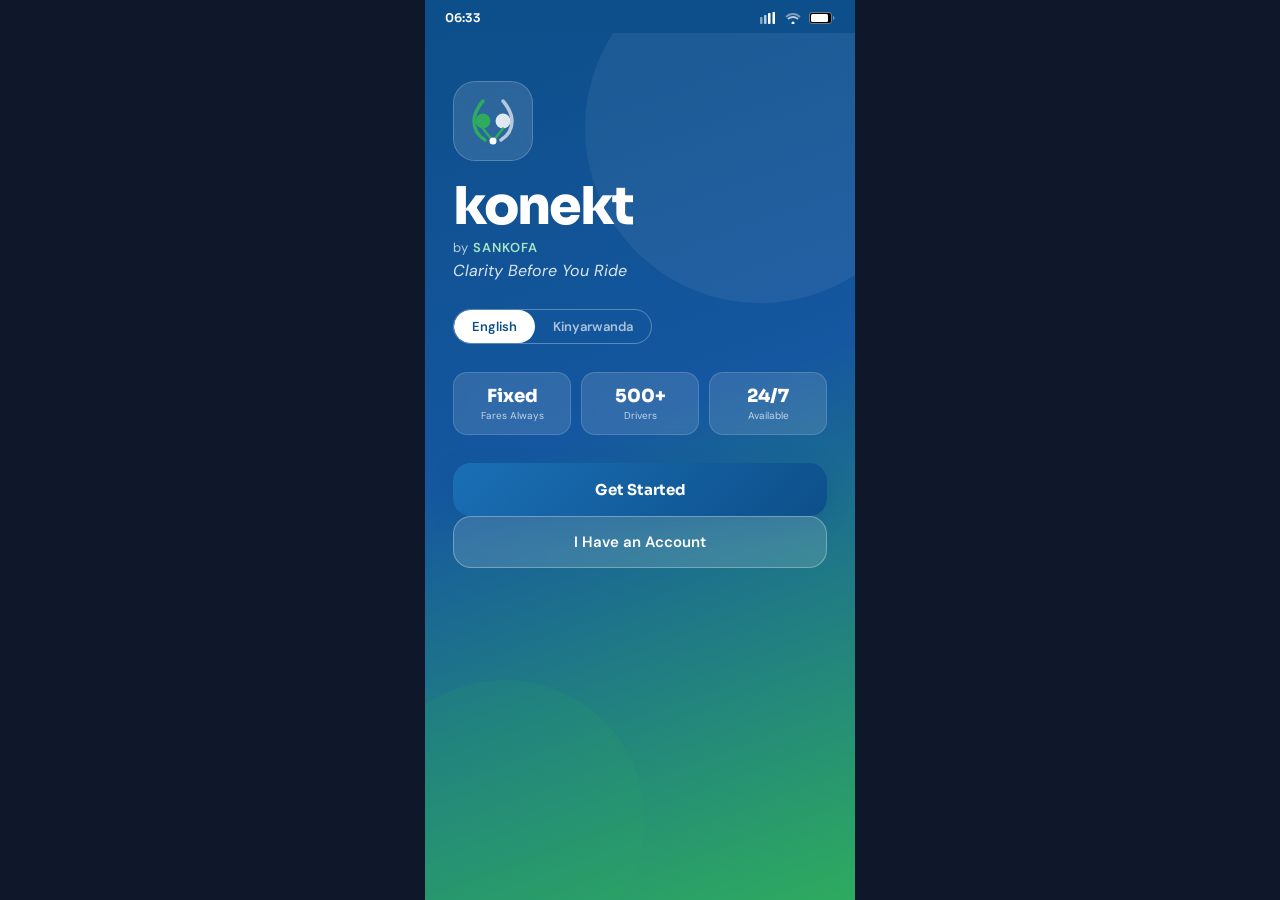
==== index.html @ 480c199a "Seconf commit" ====
<!DOCTYPE html>
<html lang="en">
<head>
  <meta charset="UTF-8" />
  <meta name="viewport" content="width=device-width, initial-scale=1.0, maximum-scale=1.0, user-scalable=no" />
  <meta name="theme-color" content="#0D4F8A" />
  <meta name="description" content="Konekt by Sankofa — Clarity Before You Ride. Rwanda's first guaranteed fixed-fare transport platform." />
  <title>Konekt by Sankofa</title>
  <link rel="preconnect" href="https://fonts.googleapis.com" />
  <link href="https://fonts.googleapis.com/css2?family=Sora:wght@300;400;500;600;700;800&family=DM+Sans:ital,opsz,wght@0,9..40,300;0,9..40,400;0,9..40,500;0,9..40,600;1,9..40,300&display=swap" rel="stylesheet" />
  <link rel="stylesheet" href="styles.css" />
</head>
<body>
<div id="app">

  <!-- STATUS BAR -->
  <div class="status-bar">
    <span id="status-time">9:41</span>
    <div class="status-icons">
      <svg width="17" height="12" viewBox="0 0 17 12"><rect x="0" y="5" width="2.5" height="7" rx="0.8" fill="white" opacity="0.5"/><rect x="4" y="3" width="2.5" height="9" rx="0.8" fill="white" opacity="0.7"/><rect x="8" y="1" width="2.5" height="11" rx="0.8" fill="white"/><rect x="12.5" y="0" width="2.5" height="12" rx="0.8" fill="white"/></svg>
      <svg width="16" height="12" viewBox="0 0 16 12"><path d="M8 3C10.5 3 12.7 4.1 14.2 5.8L15.6 4.3C13.7 2.2 11 1 8 1C5 1 2.3 2.2 0.4 4.3L1.8 5.8C3.3 4.1 5.5 3 8 3Z" fill="white" opacity="0.45"/><path d="M8 6C9.7 6 11.2 6.7 12.3 7.8L13.7 6.4C12.2 4.9 10.2 4 8 4C5.8 4 3.8 4.9 2.3 6.4L3.7 7.8C4.8 6.7 6.3 6 8 6Z" fill="white" opacity="0.7"/><circle cx="8" cy="11" r="1.5" fill="white"/></svg>
      <svg width="26" height="12" viewBox="0 0 26 12"><rect x="0.5" y="0.5" width="22" height="11" rx="2.5" stroke="white" stroke-opacity="0.4"/><rect x="2" y="2" width="17" height="8" rx="1.5" fill="white"/><path d="M24 4V8C24.9 7.6 25.5 6.9 25.5 6C25.5 5.1 24.9 4.4 24 4Z" fill="white" fill-opacity="0.4"/></svg>
    </div>
  </div>

  <!-- SPLASH -->
  <div class="screen active" id="screen-splash">
    <div class="splash-bg"></div>
    <div class="splash-content">
      <div class="splash-logo">
        <svg width="56" height="56" viewBox="0 0 56 56" fill="none">
          <path d="M18 8C18 8 9 18 9 28C9 36 13.5 43 20 47" stroke="#2EAB5F" stroke-width="3.5" stroke-linecap="round"/>
          <path d="M38 8C38 8 47 18 47 28C47 36 42.5 43 36 47" stroke="white" stroke-width="3.5" stroke-linecap="round" stroke-opacity="0.65"/>
          <circle cx="18" cy="28" r="7.5" fill="#2EAB5F"/>
          <circle cx="38" cy="28" r="7.5" fill="white" fill-opacity="0.85"/>
          <path d="M18 35.5L28 48L38 35.5" stroke="#2EAB5F" stroke-width="2.5" stroke-linecap="round" stroke-linejoin="round"/>
          <circle cx="28" cy="48" r="3.5" fill="white"/>
        </svg>
      </div>
      <h1 class="splash-brand">konekt</h1>
      <p class="splash-by">by <span>SANKOFA</span></p>
      <p class="splash-tagline">Clarity Before You Ride</p>
      <div class="lang-switch">
        <button class="lang-btn active" onclick="setLang('en',this)">English</button>
        <button class="lang-btn" onclick="setLang('rw',this)">Kinyarwanda</button>
      </div>
      <div class="splash-stats">
        <div class="stat-card"><strong>Fixed</strong><span>Fares Always</span></div>
        <div class="stat-card"><strong>500+</strong><span>Drivers</span></div>
        <div class="stat-card"><strong>24/7</strong><span>Available</span></div>
      </div>
      <button class="btn-primary btn-full" onclick="goto('screen-home')" id="btn-start">Get Started</button>
      <button class="btn-ghost btn-full" onclick="goto('screen-home')" id="btn-login">I Have an Account</button>
    </div>
  </div>

  <!-- HOME -->
  <div class="screen" id="screen-home">
    <div class="home-header">
      <div class="home-header-row">
        <div>
          <h2 class="greeting" id="greeting">Mwaramutse, Keza 👋</h2>
          <p class="greeting-sub" id="greeting-sub">Where are you headed today?</p>
        </div>
        <button class="avatar-btn" onclick="goto('screen-profile')">KU</button>
      </div>
      <div class="search-bar" onclick="openPanel('panel-destination')">
        <svg width="16" height="16" viewBox="0 0 16 16" fill="none"><circle cx="7" cy="7" r="5" stroke="#94a3b8" stroke-width="1.5"/><path d="M11 11L14 14" stroke="#94a3b8" stroke-width="1.5" stroke-linecap="round"/></svg>
        <span id="search-placeholder">Where do you want to go?</span>
      </div>
    </div>
    <div class="home-body">
      <div class="quick-grid">
        <div class="quick-card" onclick="quickBook('ALU Innovation City','1.1 km')"><div class="quick-icon" style="background:#eff6ff">🏫</div><p class="quick-name">ALU Campus</p><p class="quick-loc">Innovation City</p></div>
        <div class="quick-card" onclick="quickBook('Kimironko Market','4.2 km')"><div class="quick-icon" style="background:#fff7ed">🏪</div><p class="quick-name">Kimironko</p><p class="quick-loc">Market</p></div>
        <div class="quick-card" onclick="quickBook('Kacyiru Office','5.8 km')"><div class="quick-icon" style="background:#f0fdf4">🏛️</div><p class="quick-name">Kacyiru</p><p class="quick-loc">District</p></div>
        <div class="quick-card" onclick="quickBook('CHUK Hospital','7.3 km')"><div class="quick-icon" style="background:#fff1f2">🏥</div><p class="quick-name">CHUK</p><p class="quick-loc">Hospital</p></div>
      </div>

      <p class="section-label">Your Riders' Circle</p>
      <div class="krc-card" onclick="showToast('KRC: 160 pts to Gold Guardian!')">
        <div class="krc-header">
          <div><span class="krc-badge">🥈 Silver Champion</span><div class="krc-pts">340</div><div class="krc-pts-lbl">Clarity Points</div></div>
          <div class="krc-next"><p class="krc-next-lbl">Next tier</p><p class="krc-next-val">500 pts</p><p class="krc-next-name">Gold Guardian</p></div>
        </div>
        <div class="krc-bar"><div class="krc-fill" style="width:68%"></div></div>
        <div class="krc-foot"><span>160 pts to Gold</span><span>23 rides</span></div>
      </div>

      <p class="section-label">Recent Rides</p>
      <div class="ride-item" onclick="goto('screen-tracking')">
        <div class="ride-icon-wrap moto">🏍️</div>
        <div class="ride-info"><p class="ride-route">Innovation City → Kimironko</p><p class="ride-meta">Today · 08:12 · Jean-Pierre</p></div>
        <span class="ride-price">1,130 RWF</span>
      </div>
      <div class="ride-item">
        <div class="ride-icon-wrap moto">🏍️</div>
        <div class="ride-info"><p class="ride-route">Kacyiru → Remera</p><p class="ride-meta">Yesterday · 17:45 · Alexis</p></div>
        <span class="ride-price">965 RWF</span>
      </div>
      <div class="ride-item" style="margin-bottom:100px">
        <div class="ride-icon-wrap bus">🚌</div>
        <div class="ride-info"><p class="ride-route">Nyabugogo → Gikondo</p><p class="ride-meta">Mon · 07:30 · Bus Line 12</p></div>
        <span class="ride-price">854 RWF</span>
      </div>
    </div>
    <nav class="bottom-nav">
      <button class="nav-btn active" onclick="goto('screen-home')"><svg width="20" height="20" viewBox="0 0 20 20" fill="none"><path d="M3 8L10 2L17 8V17C17 17.6 16.6 18 16 18H13V13H7V18H4C3.4 18 3 17.6 3 17V8Z" stroke="currentColor" stroke-width="1.5" stroke-linejoin="round"/></svg><span>Home</span></button>
      <button class="nav-btn" onclick="openPanel('panel-destination')"><svg width="20" height="20" viewBox="0 0 20 20" fill="none"><path d="M10 2C7.2 2 5 4.2 5 7C5 11 10 17 10 17C10 17 15 11 15 7C15 4.2 12.8 2 10 2Z" stroke="currentColor" stroke-width="1.5"/><circle cx="10" cy="7" r="2" stroke="currentColor" stroke-width="1.5"/></svg><span>Ride</span></button>
      <button class="nav-btn" onclick="showToast('History coming soon')"><svg width="20" height="20" viewBox="0 0 20 20" fill="none"><rect x="3" y="3" width="14" height="14" rx="2" stroke="currentColor" stroke-width="1.5"/><path d="M7 8H13M7 11H11" stroke="currentColor" stroke-width="1.5" stroke-linecap="round"/></svg><span>History</span></button>
      <button class="nav-btn" onclick="goto('screen-profile')"><svg width="20" height="20" viewBox="0 0 20 20" fill="none"><circle cx="10" cy="7" r="3.5" stroke="currentColor" stroke-width="1.5"/><path d="M3 17C3 14.2 6.1 12 10 12C13.9 12 17 14.2 17 17" stroke="currentColor" stroke-width="1.5" stroke-linecap="round"/></svg><span>Profile</span></button>
    </nav>
  </div>

  <!-- BOOKING -->
  <div class="screen" id="screen-booking">
    <div class="top-bar">
      <button class="back-btn" onclick="goto('screen-home')"><svg width="20" height="20" viewBox="0 0 20 20" fill="none"><path d="M12 15L7 10L12 5" stroke="currentColor" stroke-width="1.5" stroke-linecap="round" stroke-linejoin="round"/></svg></button>
      <h2 class="top-bar-title" id="booking-title">Choose Route</h2>
      <div style="width:36px"></div>
    </div>
    <div class="steps">
      <div class="step-dot active" id="sd1">1</div>
      <div class="step-line" id="sl1"></div>
      <div class="step-dot" id="sd2">2</div>
      <div class="step-line" id="sl2"></div>
      <div class="step-dot" id="sd3">3</div>
    </div>
    <div class="booking-body" id="booking-body"></div>
    <nav class="bottom-nav">
      <button class="nav-btn" onclick="goto('screen-home')"><svg width="20" height="20" viewBox="0 0 20 20" fill="none"><path d="M3 8L10 2L17 8V17C17 17.6 16.6 18 16 18H13V13H7V18H4C3.4 18 3 17.6 3 17V8Z" stroke="currentColor" stroke-width="1.5" stroke-linejoin="round"/></svg><span>Home</span></button>
      <button class="nav-btn active"><svg width="20" height="20" viewBox="0 0 20 20" fill="none"><path d="M10 2C7.2 2 5 4.2 5 7C5 11 10 17 10 17C10 17 15 11 15 7C15 4.2 12.8 2 10 2Z" stroke="currentColor" stroke-width="1.5"/><circle cx="10" cy="7" r="2" stroke="currentColor" stroke-width="1.5"/></svg><span>Ride</span></button>
      <button class="nav-btn" onclick="showToast('History coming soon')"><svg width="20" height="20" viewBox="0 0 20 20" fill="none"><rect x="3" y="3" width="14" height="14" rx="2" stroke="currentColor" stroke-width="1.5"/><path d="M7 8H13M7 11H11" stroke="currentColor" stroke-width="1.5" stroke-linecap="round"/></svg><span>History</span></button>
      <button class="nav-btn" onclick="goto('screen-profile')"><svg width="20" height="20" viewBox="0 0 20 20" fill="none"><circle cx="10" cy="7" r="3.5" stroke="currentColor" stroke-width="1.5"/><path d="M3 17C3 14.2 6.1 12 10 12C13.9 12 17 14.2 17 17" stroke="currentColor" stroke-width="1.5" stroke-linecap="round"/></svg><span>Profile</span></button>
    </nav>
  </div>

  <!-- PAYMENT -->
  <div class="screen" id="screen-payment">
    <div class="top-bar">
      <button class="back-btn" onclick="gotoStep(3)"><svg width="20" height="20" viewBox="0 0 20 20" fill="none"><path d="M12 15L7 10L12 5" stroke="currentColor" stroke-width="1.5" stroke-linecap="round" stroke-linejoin="round"/></svg></button>
      <h2 class="top-bar-title">Choose Payment</h2>
      <div style="width:36px"></div>
    </div>
    <div class="screen-body">
      <div class="fare-total-pill">
        <div><p class="ftl">Total to Pay</p><p class="fta" id="payment-total">1,130 RWF</p></div>
        <span class="locked-pill">🔒 Fixed</span>
      </div>
      <div class="pm-list">
        <div class="pm-item selected" id="pm-mtn" onclick="selectPayment('mtn')"><div class="pm-logo mtn">MTN</div><div class="pm-info"><p class="pm-name">MTN Mobile Money</p><p class="pm-sub">Balance: 12,500 RWF</p></div><div class="pm-radio sel" id="radio-mtn"></div></div>
        <div class="pm-item" id="pm-airtel" onclick="selectPayment('airtel')"><div class="pm-logo airtel">AIR</div><div class="pm-info"><p class="pm-name">Airtel Money</p><p class="pm-sub">+250 78X XXX XXX</p></div><div class="pm-radio" id="radio-airtel"></div></div>
        <div class="pm-item" id="pm-cash" onclick="selectPayment('cash')"><div class="pm-logo cash">💵</div><div class="pm-info"><p class="pm-name">Cash</p><p class="pm-sub">Pay driver directly</p></div><div class="pm-radio" id="radio-cash"></div></div>
      </div>
      <div class="info-note">💡 Payment is deducted only after your ride completes successfully.</div>
      <button class="btn-primary btn-full" onclick="confirmPayment()">✓ &nbsp;Confirm &amp; Start Ride</button>
    </div>
  </div>

  <!-- TRACKING -->
  <div class="screen" id="screen-tracking">
    <div class="track-map">
      <div class="map-grid"></div>
      <div class="map-road-h"></div>
      <div class="map-road-v"></div>
      <div class="map-route"></div>
      <div class="track-end">🏁</div>
      <div class="track-moto" id="track-moto">🏍️</div>
      <div class="track-start">📍</div>
      <button class="map-back" onclick="goto('screen-home')">← Back</button>
    </div>
    <div class="track-panel">
      <div class="live-status"><div class="pulse"></div><span id="track-status">Jean-Pierre is 3 min away</span></div>
      <div class="eta-row">
        <div class="eta-card"><p class="eta-num" id="eta-num">3</p><p class="eta-lbl">min pickup</p></div>
        <div class="eta-card"><p class="eta-num">12</p><p class="eta-lbl">min journey</p></div>
        <div class="eta-card"><p class="eta-num">4.2</p><p class="eta-lbl">km total</p></div>
      </div>
      <div class="driver-mini">
        <div class="driver-av">JP</div>
        <div class="driver-mi">
          <p class="driver-mn">Jean-Pierre Habimana</p>
          <p class="driver-ms">RAC 487 B · Green Honda CG 125</p>
          <div class="stars-sm">★★★★★ <span>4.9</span></div>
        </div>
        <button class="call-btn" onclick="showToast('Calling driver...')">📞</button>
      </div>
      <div class="track-btns">
        <button class="btn-danger" onclick="showToast('Emergency contacts notified!')">🚨 Emergency</button>
        <button class="btn-green" onclick="showToast('Trip shared on WhatsApp!')">📤 Share Trip</button>
      </div>
      <button class="btn-primary btn-full" onclick="goto('screen-success')">✓ &nbsp;I Arrived — Complete Trip</button>
    </div>
  </div>

  <!-- SUCCESS -->
  <div class="screen" id="screen-success">
    <div class="screen-body success-body">
      <div class="success-icon">✅</div>
      <h2 class="success-h">Ride Complete!</h2>
      <p class="success-p">You arrived safely at <strong id="success-dest">Kimironko Market</strong>.</p>
      <div class="points-card">
        <p class="pts-label">🎯 Clarity Points Earned</p>
        <p class="pts-num">+15 pts</p>
        <p class="pts-sub">Total: 355 pts · 145 pts to Gold Guardian</p>
      </div>
      <div class="rating-block">
        <p class="rating-prompt">How was Jean-Pierre?</p>
        <div class="stars-lg" id="star-rating">
          <span class="star" onclick="rateStar(1)">⭐</span>
          <span class="star" onclick="rateStar(2)">⭐</span>
          <span class="star" onclick="rateStar(3)">⭐</span>
          <span class="star" onclick="rateStar(4)">⭐</span>
          <span class="star" onclick="rateStar(5)">⭐</span>
        </div>
      </div>
      <div class="receipt">
        <div class="receipt-row"><span>Distance</span><span>4.2 km</span></div>
        <div class="receipt-row"><span>Duration</span><span>11 min</span></div>
        <div class="receipt-row"><span>Vehicle</span><span id="receipt-vehicle">Moto</span></div>
        <div class="receipt-row receipt-total"><span>Paid (MTN MoMo)</span><span id="receipt-total">1,130 RWF</span></div>
      </div>
      <button class="btn-primary btn-full" onclick="goto('screen-home')">🏠 &nbsp;Back to Home</button>
      <button class="btn-outline btn-full" onclick="goto('screen-booking');gotoStep(1)">🏍️ &nbsp;Book Another Ride</button>
    </div>
  </div>

  <!-- PROFILE -->
  <div class="screen" id="screen-profile">
    <div class="profile-header">
      <div class="profile-av">KU</div>
      <h2 class="profile-name">Keza Uwimana</h2>
      <p class="profile-email">keza.uwimana@alustudent.com</p>
    </div>
    <div class="screen-body" style="margin-top:-28px">
      <div class="profile-stats">
        <div class="ps-row"><span class="ps-lbl">KRC Tier</span><span class="ps-val tier">🥈 Silver Champion</span></div>
        <div class="ps-row"><span class="ps-lbl">Clarity Points</span><span class="ps-val blue">340 pts</span></div>
        <div class="ps-row"><span class="ps-lbl">Total Rides</span><span class="ps-val">23 rides</span></div>
        <div class="ps-row"><span class="ps-lbl">Saved vs Haggling</span><span class="ps-val green">≈ 8,400 RWF</span></div>
        <div class="ps-row last"><span class="ps-lbl">Member Since</span><span class="ps-val">January 2026</span></div>
      </div>
      <div class="menu-list">
        <div class="menu-row" onclick="showToast('Payment methods')"><div class="menu-ico" style="background:#eff6ff">💳</div><div><p class="mn">Payment Methods</p><p class="ms">MTN MoMo · Airtel Money</p></div><span class="ma">›</span></div>
        <div class="menu-row" onclick="showToast('Safety contacts saved')"><div class="menu-ico" style="background:#f0fdf4">🛡️</div><div><p class="mn">Safety Contacts</p><p class="ms">2 contacts saved</p></div><span class="ma">›</span></div>
        <div class="menu-row" onclick="cycleLanguage()"><div class="menu-ico" style="background:#fff7ed">🌍</div><div><p class="mn">Language</p><p class="ms" id="lang-display">English</p></div><span class="ma">›</span></div>
        <div class="menu-row" onclick="showToast('Support chat opened')"><div class="menu-ico" style="background:#fff1f2">💬</div><div><p class="mn">Help &amp; Support</p><p class="ms">Chat or call us</p></div><span class="ma">›</span></div>
        <div class="menu-row last" onclick="goto('screen-splash')"><div class="menu-ico" style="background:#f8fafc">🚪</div><div><p class="mn">Sign Out</p><p class="ms">See you next time</p></div><span class="ma">›</span></div>
      </div>
    </div>
    <nav class="bottom-nav">
      <button class="nav-btn" onclick="goto('screen-home')"><svg width="20" height="20" viewBox="0 0 20 20" fill="none"><path d="M3 8L10 2L17 8V17C17 17.6 16.6 18 16 18H13V13H7V18H4C3.4 18 3 17.6 3 17V8Z" stroke="currentColor" stroke-width="1.5" stroke-linejoin="round"/></svg><span>Home</span></button>
      <button class="nav-btn" onclick="openPanel('panel-destination')"><svg width="20" height="20" viewBox="0 0 20 20" fill="none"><path d="M10 2C7.2 2 5 4.2 5 7C5 11 10 17 10 17C10 17 15 11 15 7C15 4.2 12.8 2 10 2Z" stroke="currentColor" stroke-width="1.5"/><circle cx="10" cy="7" r="2" stroke="currentColor" stroke-width="1.5"/></svg><span>Ride</span></button>
      <button class="nav-btn" onclick="showToast('History coming soon')"><svg width="20" height="20" viewBox="0 0 20 20" fill="none"><rect x="3" y="3" width="14" height="14" rx="2" stroke="currentColor" stroke-width="1.5"/><path d="M7 8H13M7 11H11" stroke="currentColor" stroke-width="1.5" stroke-linecap="round"/></svg><span>History</span></button>
      <button class="nav-btn active"><svg width="20" height="20" viewBox="0 0 20 20" fill="none"><circle cx="10" cy="7" r="3.5" stroke="currentColor" stroke-width="1.5"/><path d="M3 17C3 14.2 6.1 12 10 12C13.9 12 17 14.2 17 17" stroke="currentColor" stroke-width="1.5" stroke-linecap="round"/></svg><span>Profile</span></button>
    </nav>
  </div>

</div><!-- /#app -->

<!-- DESTINATION PANEL -->
<div class="panel-overlay" id="panel-destination" onclick="handleOverlay(event,'panel-destination')">
  <div class="panel">
    <div class="panel-handle"></div>
    <h3 class="panel-title">Where to?</h3>
    <div class="panel-input-wrap">
      <svg width="16" height="16" viewBox="0 0 16 16" fill="none"><circle cx="7" cy="7" r="5" stroke="#94a3b8" stroke-width="1.5"/><path d="M11 11L14 14" stroke="#94a3b8" stroke-width="1.5" stroke-linecap="round"/></svg>
      <input type="text" id="dest-input" class="panel-input" placeholder="e.g. Kimironko, Kacyiru..." oninput="filterDest(this.value)" />
    </div>
    <div id="suggestion-list">
      <div class="suggestion" onclick="chooseDest('Kimironko Market','4.2 km')"><div class="sugg-icon">🏪</div><div><p class="sn">Kimironko Market</p><p class="ss">Gasabo · 4.2 km</p></div></div>
      <div class="suggestion" onclick="chooseDest('ALU Innovation City','1.1 km')"><div class="sugg-icon">🏫</div><div><p class="sn">ALU Innovation City</p><p class="ss">Kigali Innovation City · 1.1 km</p></div></div>
      <div class="suggestion" onclick="chooseDest('Norrsken House','6.1 km')"><div class="sugg-icon">💼</div><div><p class="sn">Norrsken House</p><p class="ss">Kiyovu · 6.1 km</p></div></div>
      <div class="suggestion" onclick="chooseDest('Kacyiru District Office','5.8 km')"><div class="sugg-icon">🏛️</div><div><p class="sn">Kacyiru District Office</p><p class="ss">Gasabo · 5.8 km</p></div></div>
      <div class="suggestion" onclick="chooseDest('CHUK Hospital','7.3 km')"><div class="sugg-icon">🏥</div><div><p class="sn">CHUK Hospital</p><p class="ss">Nyarugenge · 7.3 km</p></div></div>
      <div class="suggestion" onclick="chooseDest('Nyabugogo Terminal','8.0 km')"><div class="sugg-icon">🚌</div><div><p class="sn">Nyabugogo Terminal</p><p class="ss">Nyarugenge · 8.0 km</p></div></div>
    </div>
    <button class="btn-primary btn-full" onclick="confirmDest()">Confirm Destination</button>
  </div>
</div>

<div class="toast" id="toast"></div>
<script src="app.js"></script>
</body>
</html>
---- styles.css ----
/* ─── Reset & Base ─── */
*, *::before, *::after { box-sizing: border-box; margin: 0; padding: 0; }
html, body { height: 100%; overflow: hidden; background: #0f172a; }
body { font-family: 'DM Sans', system-ui, sans-serif; color: #1A202C; -webkit-tap-highlight-color: transparent; }

/* ─── CSS Variables ─── */
:root {
  --blue:       #0D4F8A;
  --blue-mid:   #1A6FB5;
  --blue-lt:    #E8F4FD;
  --green:      #1E8048;
  --green-mid:  #2EAB5F;
  --green-lt:   #E8F8EF;
  --red:        #E74C3C;
  --amber:      #F5A623;
  --text:       #1A202C;
  --muted:      #718096;
  --border:     #E2E8F0;
  --bg:         #F4F7FB;
  --white:      #FFFFFF;
  --radius:     18px;
  --radius-sm:  10px;
  --shadow:     0 4px 24px rgba(13,79,138,0.10);
  --shadow-sm:  0 2px 8px rgba(0,0,0,0.06);
}

/* ─── App Shell ─── */
#app {
  width: 100%;
  max-width: 430px;
  height: 100vh;
  margin: 0 auto;
  background: var(--bg);
  display: flex;
  flex-direction: column;
  overflow: hidden;
  position: relative;
}

/* ─── Status Bar ─── */
.status-bar {
  background: var(--blue);
  padding: 10px 20px 8px;
  display: flex;
  justify-content: space-between;
  align-items: center;
  font-size: 12px;
  font-weight: 600;
  color: white;
  font-family: 'Sora', sans-serif;
  flex-shrink: 0;
  z-index: 20;
}
.status-icons { display: flex; gap: 8px; align-items: center; }

/* ─── Screens ─── */
.screen {
  display: none;
  flex-direction: column;
  flex: 1;
  overflow: hidden;
  position: relative;
}
.screen.active { display: flex; }

.screen-body {
  flex: 1;
  overflow-y: auto;
  padding: 20px 20px 100px;
  -webkit-overflow-scrolling: touch;
}
.screen-body::-webkit-scrollbar { display: none; }

/* ─── SPLASH ─── */
.splash-bg {
  position: absolute;
  inset: 0;
  background: linear-gradient(160deg, var(--blue) 0%, #1557a0 45%, var(--green-mid) 100%);
  z-index: 0;
}
.splash-bg::before {
  content: '';
  position: absolute;
  width: 350px; height: 350px;
  background: rgba(255,255,255,0.06);
  border-radius: 50%;
  top: -80px; right: -80px;
}
.splash-bg::after {
  content: '';
  position: absolute;
  width: 280px; height: 280px;
  background: rgba(46,171,95,0.12);
  border-radius: 50%;
  bottom: -60px; left: -60px;
}

.splash-content {
  position: relative;
  z-index: 1;
  flex: 1;
  padding: 48px 28px 36px;
  display: flex;
  flex-direction: column;
  color: white;
  overflow-y: auto;
}
.splash-content::-webkit-scrollbar { display: none; }

.splash-logo {
  width: 80px; height: 80px;
  background: rgba(255,255,255,0.12);
  border-radius: 22px;
  display: flex; align-items: center; justify-content: center;
  margin-bottom: 20px;
  backdrop-filter: blur(8px);
  border: 1px solid rgba(255,255,255,0.2);
}

.splash-brand {
  font-family: 'Sora', sans-serif;
  font-size: 52px;
  font-weight: 800;
  letter-spacing: -2px;
  line-height: 1;
  margin-bottom: 6px;
}
.splash-by { font-size: 13px; color: rgba(255,255,255,0.7); margin-bottom: 4px; letter-spacing: 1px; }
.splash-by span { color: #a8e6c3; font-weight: 600; }
.splash-tagline { font-size: 16px; color: rgba(255,255,255,0.85); font-style: italic; margin-bottom: 28px; }

.lang-switch {
  display: flex;
  gap: 0;
  border: 1px solid rgba(255,255,255,0.3);
  border-radius: 30px;
  overflow: hidden;
  width: fit-content;
  margin-bottom: 28px;
}
.lang-btn {
  padding: 8px 18px;
  font-size: 13px; font-weight: 600;
  background: transparent;
  color: rgba(255,255,255,0.65);
  border: none; cursor: pointer;
  font-family: 'DM Sans', sans-serif;
  transition: all 0.2s;
}
.lang-btn.active { background: white; color: var(--blue); border-radius: 30px; }

.splash-stats {
  display: flex; gap: 10px;
  margin-bottom: 28px;
}
.stat-card {
  flex: 1;
  background: rgba(255,255,255,0.12);
  border: 1px solid rgba(255,255,255,0.15);
  border-radius: 14px;
  padding: 12px 8px;
  text-align: center;
  backdrop-filter: blur(6px);
}
.stat-card strong { display: block; font-size: 18px; font-weight: 800; font-family: 'Sora', sans-serif; }
.stat-card span { font-size: 10px; color: rgba(255,255,255,0.7); margin-top: 2px; display: block; }

/* ─── Buttons ─── */
.btn-primary {
  background: linear-gradient(135deg, var(--blue-mid), var(--blue));
  color: white;
  border: none;
  border-radius: var(--radius);
  padding: 17px 20px;
  font-size: 15px; font-weight: 700;
  font-family: 'Sora', sans-serif;
  cursor: pointer;
  transition: transform 0.15s, box-shadow 0.15s;
  box-shadow: 0 6px 20px rgba(13,79,138,0.35);
  display: flex; align-items: center; justify-content: center; gap: 6px;
}
.btn-primary:active { transform: scale(0.98); }

.btn-ghost {
  background: rgba(255,255,255,0.14);
  color: white;
  border: 1px solid rgba(255,255,255,0.3);
  border-radius: var(--radius);
  padding: 15px 20px;
  font-size: 15px; font-weight: 600;
  font-family: 'DM Sans', sans-serif;
  cursor: pointer;
  transition: background 0.2s;
  backdrop-filter: blur(6px);
}
.btn-ghost:active { background: rgba(255,255,255,0.22); }

.btn-outline {
  background: transparent;
  color: var(--blue-mid);
  border: 1.5px solid var(--border);
  border-radius: var(--radius);
  padding: 15px 20px;
  font-size: 15px; font-weight: 600;
  font-family: 'Sora', sans-serif;
  cursor: pointer;
  transition: border-color 0.2s;
  display: flex; align-items: center; justify-content: center; gap: 6px;
}
.btn-outline:hover { border-color: var(--blue-mid); }

.btn-full { width: 100%; }

.btn-danger {
  flex: 1; padding: 13px;
  background: #FEE2E2; color: #C0392B; border: none;
  border-radius: var(--radius-sm); font-size: 13px; font-weight: 600;
  font-family: 'DM Sans', sans-serif; cursor: pointer;
}
.btn-green {
  flex: 1; padding: 13px;
  background: var(--green-lt); color: var(--green); border: none;
  border-radius: var(--radius-sm); font-size: 13px; font-weight: 600;
  font-family: 'DM Sans', sans-serif; cursor: pointer;
}

/* ─── HOME ─── */
.home-header {
  background: linear-gradient(140deg, var(--blue) 0%, var(--blue-mid) 100%);
  padding: 18px 20px 56px;
  flex-shrink: 0;
}
.home-header-row {
  display: flex; justify-content: space-between; align-items: flex-start;
  margin-bottom: 16px;
}
.greeting { font-size: 19px; font-weight: 700; color: white; font-family: 'Sora', sans-serif; }
.greeting-sub { font-size: 13px; color: rgba(255,255,255,0.75); margin-top: 2px; }

.avatar-btn {
  width: 42px; height: 42px;
  background: rgba(255,255,255,0.18);
  border: none; border-radius: 50%;
  color: white; font-size: 13px; font-weight: 700;
  cursor: pointer; font-family: 'Sora', sans-serif;
  flex-shrink: 0;
}

.search-bar {
  background: white;
  border-radius: 14px;
  padding: 13px 16px;
  display: flex; align-items: center; gap: 10px;
  cursor: pointer;
  box-shadow: 0 4px 16px rgba(0,0,0,0.12);
}
.search-bar span { color: var(--muted); font-size: 14px; }

.home-body {
  flex: 1; overflow-y: auto;
  padding: 0 16px 100px;
  margin-top: -38px;
}
.home-body::-webkit-scrollbar { display: none; }

.quick-grid {
  display: grid; grid-template-columns: 1fr 1fr;
  gap: 10px; margin-bottom: 22px;
}
.quick-card {
  background: white;
  border-radius: var(--radius);
  padding: 16px 14px;
  cursor: pointer;
  box-shadow: var(--shadow);
  transition: transform 0.15s;
  border: 1.5px solid transparent;
}
.quick-card:active { transform: scale(0.97); border-color: var(--blue-mid); }
.quick-icon { width: 40px; height: 40px; border-radius: 10px; display: flex; align-items: center; justify-content: center; font-size: 20px; margin-bottom: 8px; }
.quick-name { font-size: 13px; font-weight: 600; color: var(--text); }
.quick-loc { font-size: 11px; color: var(--muted); margin-top: 1px; }

.section-label { font-size: 15px; font-weight: 700; color: var(--text); margin-bottom: 12px; font-family: 'Sora', sans-serif; }

/* ─── KRC Card ─── */
.krc-card {
  background: linear-gradient(135deg, var(--blue) 0%, var(--blue-mid) 50%, var(--green-mid) 100%);
  border-radius: var(--radius);
  padding: 18px 18px 16px;
  margin-bottom: 22px;
  cursor: pointer;
  position: relative; overflow: hidden;
}
.krc-card::before {
  content: '';
  position: absolute; width: 160px; height: 160px;
  background: rgba(255,255,255,0.06);
  border-radius: 50%; top: -50px; right: -40px;
}
.krc-header { display: flex; justify-content: space-between; align-items: flex-start; margin-bottom: 14px; position: relative; }
.krc-badge { background: rgba(255,255,255,0.18); border-radius: 20px; padding: 3px 10px; font-size: 11px; font-weight: 600; color: white; display: inline-block; margin-bottom: 8px; }
.krc-pts { font-size: 34px; font-weight: 800; color: white; font-family: 'Sora', sans-serif; line-height: 1; }
.krc-pts-lbl { font-size: 11px; color: rgba(255,255,255,0.7); margin-top: 2px; }
.krc-next { text-align: right; }
.krc-next-lbl { font-size: 10px; color: rgba(255,255,255,0.65); }
.krc-next-val { font-size: 18px; font-weight: 800; color: white; font-family: 'Sora', sans-serif; }
.krc-next-name { font-size: 10px; color: rgba(255,255,255,0.6); }
.krc-bar { background: rgba(255,255,255,0.2); border-radius: 99px; height: 5px; margin-bottom: 8px; }
.krc-fill { background: white; border-radius: 99px; height: 5px; }
.krc-foot { display: flex; justify-content: space-between; font-size: 11px; color: rgba(255,255,255,0.7); }

/* ─── Ride Items ─── */
.ride-item {
  background: white;
  border-radius: var(--radius-sm);
  padding: 13px 14px;
  margin-bottom: 8px;
  display: flex; align-items: center; gap: 12px;
  box-shadow: var(--shadow-sm);
  cursor: pointer;
  transition: transform 0.15s;
}
.ride-item:active { transform: scale(0.98); }
.ride-icon-wrap { width: 38px; height: 38px; border-radius: 10px; display: flex; align-items: center; justify-content: center; font-size: 18px; flex-shrink: 0; }
.ride-icon-wrap.moto { background: var(--blue-lt); }
.ride-icon-wrap.bus  { background: var(--green-lt); }
.ride-info { flex: 1; min-width: 0; }
.ride-route { font-size: 13px; font-weight: 600; color: var(--text); white-space: nowrap; overflow: hidden; text-overflow: ellipsis; }
.ride-meta  { font-size: 11px; color: var(--muted); margin-top: 2px; }
.ride-price { font-size: 13px; font-weight: 700; color: var(--blue-mid); flex-shrink: 0; }

/* ─── Bottom Nav ─── */
.bottom-nav {
  position: sticky; bottom: 0;
  background: white;
  border-top: 1px solid var(--border);
  padding: 10px 8px 20px;
  display: flex; justify-content: space-around;
  z-index: 10; flex-shrink: 0;
}
.nav-btn {
  display: flex; flex-direction: column; align-items: center; gap: 3px;
  background: transparent; border: none; cursor: pointer;
  color: var(--muted); padding: 6px 12px; border-radius: 12px;
  transition: all 0.15s; font-family: 'DM Sans', sans-serif;
}
.nav-btn span { font-size: 10px; font-weight: 500; }
.nav-btn.active { background: var(--blue-lt); color: var(--blue-mid); }
.nav-btn.active span { font-weight: 700; color: var(--blue-mid); }
.nav-btn.active svg { stroke: var(--blue-mid) !important; }
.nav-btn svg { transition: stroke 0.15s; }

/* ─── Top Bar ─── */
.top-bar {
  background: white;
  padding: 14px 16px 12px;
  display: flex; align-items: center; gap: 12px;
  border-bottom: 1px solid var(--border);
  flex-shrink: 0;
}
.back-btn {
  width: 36px; height: 36px; background: var(--bg); border: none;
  border-radius: 10px; cursor: pointer; display: flex; align-items: center; justify-content: center;
  color: var(--text); flex-shrink: 0;
}
.top-bar-title { font-size: 17px; font-weight: 700; font-family: 'Sora', sans-serif; flex: 1; text-align: center; }

/* ─── Steps ─── */
.steps {
  display: flex; align-items: center; justify-content: center;
  padding: 14px 24px 12px;
  background: white;
  border-bottom: 1px solid var(--border);
  gap: 0; flex-shrink: 0;
}
.step-dot {
  width: 28px; height: 28px; border-radius: 50%;
  display: flex; align-items: center; justify-content: center;
  font-size: 12px; font-weight: 700; font-family: 'Sora', sans-serif;
  background: var(--border); color: var(--muted);
  transition: all 0.3s; flex-shrink: 0;
}
.step-dot.active { background: var(--blue-mid); color: white; }
.step-dot.done   { background: var(--green-mid); color: white; }
.step-line {
  flex: 1; height: 2px; background: var(--border);
  transition: background 0.3s; max-width: 60px; min-width: 20px;
}
.step-line.done { background: var(--green-mid); }

/* ─── Booking Body ─── */
.booking-body {
  flex: 1; overflow-y: auto;
  padding: 18px 16px 100px;
  -webkit-overflow-scrolling: touch;
}
.booking-body::-webkit-scrollbar { display: none; }

/* Booking step content */
.loc-card {
  background: white; border-radius: var(--radius);
  padding: 4px 16px; box-shadow: var(--shadow); margin-bottom: 14px;
}
.loc-row {
  display: flex; align-items: center; gap: 12px;
  padding: 14px 0; cursor: pointer;
}
.loc-row + .loc-row { border-top: 1px solid var(--border); }
.loc-dot { width: 10px; height: 10px; border-radius: 50%; flex-shrink: 0; }
.loc-dot.pickup { background: var(--blue-mid); }
.loc-dot.drop   { background: var(--red); }
.loc-text { flex: 1; }
.loc-label { font-size: 10px; text-transform: uppercase; letter-spacing: 0.5px; color: var(--muted); margin-bottom: 2px; }
.loc-value { font-size: 14px; font-weight: 500; color: var(--text); }
.loc-action { font-size: 12px; font-weight: 600; color: var(--blue-mid); }

.gps-btn {
  width: 100%; padding: 13px;
  background: var(--blue-lt); border: 1.5px dashed var(--blue-mid);
  border-radius: var(--radius-sm); color: var(--blue-mid);
  font-size: 14px; font-weight: 600;
  font-family: 'DM Sans', sans-serif; cursor: pointer;
  margin-bottom: 14px;
}

.map-preview {
  background: linear-gradient(135deg, #dbeafe, #dcfce7);
  border-radius: var(--radius); height: 150px;
  display: flex; align-items: center; justify-content: center;
  position: relative; overflow: hidden; margin-bottom: 16px;
  border: 1px solid var(--border);
}
.map-grid-bg {
  position: absolute; inset: 0;
  background-image: linear-gradient(rgba(13,79,138,0.07) 1px, transparent 1px),
                    linear-gradient(90deg, rgba(13,79,138,0.07) 1px, transparent 1px);
  background-size: 22px 22px;
}
.map-pin-preview { font-size: 32px; position: relative; z-index: 1; filter: drop-shadow(0 4px 6px rgba(0,0,0,0.15)); }

.vehicle-picker { display: grid; grid-template-columns: 1fr 1fr; gap: 10px; margin-bottom: 16px; }
.vehicle-card {
  background: white; border-radius: var(--radius-sm); padding: 16px 12px;
  cursor: pointer; border: 2px solid var(--border); text-align: center; transition: all 0.2s;
}
.vehicle-card.selected { border-color: var(--blue-mid); background: var(--blue-lt); }
.vehicle-card .v-emoji { font-size: 28px; margin-bottom: 6px; }
.vehicle-card .v-name { font-size: 13px; font-weight: 700; color: var(--text); }
.vehicle-card .v-sub  { font-size: 11px; color: var(--muted); margin-top: 2px; }
.vehicle-card .v-price { font-size: 12px; font-weight: 700; color: var(--blue-mid); margin-top: 6px; }

/* Fare step */
.fare-card { background: white; border-radius: var(--radius); padding: 18px; box-shadow: var(--shadow); margin-bottom: 14px; }
.fare-card h3 { font-size: 15px; font-weight: 700; margin-bottom: 14px; font-family: 'Sora', sans-serif; }
.fare-row { display: flex; justify-content: space-between; align-items: center; padding: 10px 0; border-bottom: 1px solid var(--border); }
.fare-row:last-child { border-bottom: none; }
.fare-row.total { background: var(--blue-lt); margin: 8px -18px -18px; padding: 14px 18px; border-radius: 0 0 var(--radius) var(--radius); }
.fare-row .fl { font-size: 13px; color: var(--muted); }
.fare-row .fv { font-size: 14px; font-weight: 600; }
.fare-row.total .fl { font-weight: 700; color: var(--blue); }
.fare-row.total .fv { font-size: 22px; font-weight: 800; color: var(--blue); font-family: 'Sora', sans-serif; }

.eta-bar { background: white; border-radius: var(--radius); box-shadow: var(--shadow); display: flex; margin-bottom: 14px; }
.eta-item { flex: 1; text-align: center; padding: 14px 8px; }
.eta-item + .eta-item { border-left: 1px solid var(--border); }
.eta-big { font-size: 24px; font-weight: 800; color: var(--blue-mid); font-family: 'Sora', sans-serif; display: block; }
.eta-sm  { font-size: 11px; color: var(--muted); display: block; margin-top: 2px; }

.fixed-note { background: var(--green-lt); border-radius: var(--radius-sm); padding: 11px 14px; font-size: 12px; color: var(--green); margin-bottom: 14px; display: flex; align-items: center; gap: 8px; }

/* Driver step */
.driver-card { background: white; border-radius: var(--radius); padding: 18px; box-shadow: var(--shadow); margin-bottom: 14px; }
.driver-top { display: flex; align-items: flex-start; gap: 14px; margin-bottom: 14px; }
.driver-av-wrap {
  width: 56px; height: 56px; border-radius: 16px;
  background: linear-gradient(135deg, var(--blue-mid), var(--green-mid));
  display: flex; align-items: center; justify-content: center;
  font-size: 20px; font-weight: 800; color: white;
  font-family: 'Sora', sans-serif; flex-shrink: 0;
}
.driver-name { font-size: 16px; font-weight: 700; font-family: 'Sora', sans-serif; }
.driver-coop { font-size: 11px; color: var(--muted); margin-top: 2px; }
.stars-row { display: flex; align-items: center; gap: 2px; margin-top: 4px; }
.stars-row .star-s { color: var(--amber); font-size: 13px; }
.stars-count { font-size: 12px; color: var(--muted); margin-left: 4px; }
.driver-details { display: grid; grid-template-columns: 1fr 1fr; gap: 8px; }
.detail-pill { background: var(--bg); border-radius: 10px; padding: 10px 12px; }
.detail-pill .dp-lbl { font-size: 10px; text-transform: uppercase; letter-spacing: 0.5px; color: var(--muted); }
.detail-pill .dp-val { font-size: 13px; font-weight: 600; margin-top: 2px; }
.verified-tag { display: inline-flex; align-items: center; gap: 4px; background: var(--green-lt); color: var(--green); border-radius: 20px; padding: 4px 10px; font-size: 11px; font-weight: 600; margin-top: 12px; }
.share-trip-btn {
  width: 100%; padding: 12px; background: var(--green-lt); border: none;
  border-radius: var(--radius-sm); font-size: 13px; font-weight: 600; color: var(--green);
  cursor: pointer; font-family: 'DM Sans', sans-serif; margin-top: 10px;
}

/* ─── PAYMENT ─── */
.fare-total-pill {
  background: var(--blue-lt); border-radius: var(--radius);
  padding: 14px 18px; margin-bottom: 20px;
  display: flex; justify-content: space-between; align-items: center;
}
.ftl { font-size: 12px; color: var(--muted); }
.fta { font-size: 28px; font-weight: 800; color: var(--blue); font-family: 'Sora', sans-serif; }
.locked-pill { background: var(--green-lt); color: var(--green); border-radius: 20px; padding: 5px 12px; font-size: 12px; font-weight: 600; }

.pm-list { margin-bottom: 16px; }
.pm-item {
  background: white; border-radius: var(--radius-sm);
  padding: 14px 16px; margin-bottom: 10px;
  display: flex; align-items: center; gap: 14px;
  cursor: pointer; border: 2px solid var(--border); transition: all 0.2s;
}
.pm-item.selected { border-color: var(--blue-mid); background: var(--blue-lt); }
.pm-logo { width: 44px; height: 44px; border-radius: 12px; display: flex; align-items: center; justify-content: center; font-size: 12px; font-weight: 800; flex-shrink: 0; }
.pm-logo.mtn    { background: #FFC300; color: #1A202C; }
.pm-logo.airtel { background: #EF2B2D; color: white; }
.pm-logo.cash   { background: var(--green-lt); font-size: 20px; }
.pm-info { flex: 1; }
.pm-name { font-size: 14px; font-weight: 600; }
.pm-sub  { font-size: 11px; color: var(--muted); margin-top: 2px; }
.pm-radio { width: 20px; height: 20px; border-radius: 50%; border: 2px solid var(--border); transition: all 0.2s; flex-shrink: 0; }
.pm-radio.sel { border-color: var(--blue-mid); background: var(--blue-mid); box-shadow: inset 0 0 0 3px white; }

.info-note { background: var(--bg); border-radius: var(--radius-sm); padding: 11px 14px; font-size: 12px; color: var(--muted); margin-bottom: 16px; }

/* ─── TRACKING ─── */
.track-map {
  height: 290px; flex-shrink: 0;
  background: linear-gradient(145deg, #cce4f7, #ccf0dc);
  position: relative; overflow: hidden;
}
.map-grid { position: absolute; inset: 0; background-image: linear-gradient(rgba(13,79,138,0.1) 1px, transparent 1px), linear-gradient(90deg, rgba(13,79,138,0.1) 1px, transparent 1px); background-size: 26px 26px; }
.map-road-h { position: absolute; left: 0; right: 0; top: 50%; height: 12px; background: rgba(255,255,255,0.7); transform: translateY(-50%); }
.map-road-v { position: absolute; top: 0; bottom: 0; left: 40%; width: 12px; background: rgba(255,255,255,0.7); }
.map-route { position: absolute; left: 40%; top: 20%; width: 2px; height: 55%; background: var(--blue-mid); opacity: 0.5; z-index: 1; }
.track-end   { position: absolute; top: 16%; left: calc(40% - 14px); font-size: 26px; z-index: 2; filter: drop-shadow(0 3px 6px rgba(0,0,0,0.2)); }
.track-moto  { position: absolute; font-size: 26px; z-index: 3; left: calc(40% - 13px); animation: motoRide 3.5s ease-in-out infinite; filter: drop-shadow(0 3px 6px rgba(0,0,0,0.2)); }
.track-start { position: absolute; bottom: 20%; left: calc(40% - 14px); font-size: 26px; z-index: 2; filter: drop-shadow(0 3px 6px rgba(0,0,0,0.2)); }

@keyframes motoRide {
  0%, 100% { bottom: 28%; }
  50%       { bottom: 50%; }
}

.map-back { position: absolute; top: 12px; left: 12px; background: white; border: none; border-radius: 10px; padding: 8px 12px; font-size: 13px; font-weight: 600; cursor: pointer; box-shadow: 0 2px 8px rgba(0,0,0,0.12); z-index: 5; }

.track-panel { flex: 1; overflow-y: auto; padding: 16px 16px 100px; }
.track-panel::-webkit-scrollbar { display: none; }

.live-status { display: flex; align-items: center; gap: 10px; background: var(--green-lt); border-radius: 30px; padding: 9px 16px; margin-bottom: 14px; width: fit-content; }
.live-status span { font-size: 13px; font-weight: 600; color: var(--green); }
.pulse { width: 8px; height: 8px; background: var(--green-mid); border-radius: 50%; animation: pulse 1.5s infinite; flex-shrink: 0; }

@keyframes pulse {
  0%, 100% { opacity: 1; transform: scale(1); }
  50%       { opacity: 0.5; transform: scale(0.8); }
}

.eta-row { display: flex; gap: 10px; margin-bottom: 14px; }
.eta-card { flex: 1; background: white; border-radius: var(--radius-sm); padding: 12px 8px; text-align: center; box-shadow: var(--shadow-sm); }
.eta-num { font-size: 22px; font-weight: 800; color: var(--blue-mid); font-family: 'Sora', sans-serif; }
.eta-lbl { font-size: 10px; color: var(--muted); margin-top: 2px; }

.driver-mini { background: white; border-radius: var(--radius-sm); padding: 14px; display: flex; align-items: center; gap: 12px; box-shadow: var(--shadow-sm); margin-bottom: 12px; }
.driver-av { width: 44px; height: 44px; border-radius: 12px; background: linear-gradient(135deg, var(--blue-mid), var(--green-mid)); color: white; font-size: 14px; font-weight: 800; display: flex; align-items: center; justify-content: center; font-family: 'Sora', sans-serif; flex-shrink: 0; }
.driver-mi { flex: 1; }
.driver-mn { font-size: 14px; font-weight: 700; }
.driver-ms { font-size: 11px; color: var(--muted); margin-top: 1px; }
.stars-sm { display: flex; align-items: center; gap: 2px; margin-top: 3px; font-size: 12px; color: var(--amber); }
.stars-sm span { color: var(--muted); margin-left: 4px; font-size: 11px; }
.call-btn { width: 38px; height: 38px; background: var(--green-lt); border: none; border-radius: 10px; font-size: 18px; cursor: pointer; flex-shrink: 0; }

.track-btns { display: flex; gap: 10px; margin-bottom: 12px; }

/* ─── SUCCESS ─── */
.success-body { display: flex; flex-direction: column; align-items: center; text-align: center; padding: 36px 20px 100px; }
.success-icon { font-size: 64px; margin-bottom: 16px; }
.success-h { font-size: 24px; font-weight: 800; font-family: 'Sora', sans-serif; margin-bottom: 6px; }
.success-p { font-size: 14px; color: var(--muted); margin-bottom: 24px; }

.points-card { width: 100%; background: linear-gradient(135deg, var(--blue), var(--green-mid)); border-radius: var(--radius); padding: 18px; color: white; margin-bottom: 20px; }
.pts-label { font-size: 13px; opacity: 0.85; margin-bottom: 4px; }
.pts-num   { font-size: 36px; font-weight: 800; font-family: 'Sora', sans-serif; }
.pts-sub   { font-size: 12px; opacity: 0.75; margin-top: 4px; }

.rating-block { width: 100%; margin-bottom: 20px; }
.rating-prompt { font-size: 14px; font-weight: 600; margin-bottom: 10px; }
.stars-lg { display: flex; justify-content: center; gap: 8px; }
.star { font-size: 34px; cursor: pointer; filter: grayscale(1); transition: filter 0.15s, transform 0.15s; }
.star.active { filter: none; transform: scale(1.15); }

.receipt { width: 100%; background: var(--bg); border-radius: var(--radius); padding: 16px; margin-bottom: 20px; }
.receipt-row { display: flex; justify-content: space-between; padding: 9px 0; border-bottom: 1px solid var(--border); font-size: 14px; }
.receipt-row:last-child { border-bottom: none; }
.receipt-total span:first-child { font-weight: 700; }
.receipt-total span:last-child  { font-size: 16px; font-weight: 800; color: var(--blue); }

/* ─── PROFILE ─── */
.profile-header {
  background: linear-gradient(140deg, var(--blue), var(--blue-mid));
  padding: 28px 20px 52px;
  text-align: center; flex-shrink: 0;
}
.profile-av { width: 72px; height: 72px; border-radius: 50%; background: rgba(255,255,255,0.2); border: 3px solid rgba(255,255,255,0.4); color: white; font-size: 22px; font-weight: 800; font-family: 'Sora', sans-serif; display: flex; align-items: center; justify-content: center; margin: 0 auto 12px; }
.profile-name  { font-size: 20px; font-weight: 700; color: white; font-family: 'Sora', sans-serif; }
.profile-email { font-size: 13px; color: rgba(255,255,255,0.7); margin-top: 3px; }

.profile-stats { background: white; border-radius: var(--radius); box-shadow: var(--shadow); padding: 4px 16px; margin-bottom: 14px; }
.ps-row { display: flex; justify-content: space-between; align-items: center; padding: 13px 0; border-bottom: 1px solid var(--border); }
.ps-row.last { border-bottom: none; }
.ps-lbl { font-size: 13px; color: var(--muted); }
.ps-val { font-size: 14px; font-weight: 700; }
.ps-val.tier { color: #b45309; }
.ps-val.blue { color: var(--blue-mid); }
.ps-val.green{ color: var(--green); }

.menu-list { background: white; border-radius: var(--radius); box-shadow: var(--shadow); padding: 4px 16px; margin-bottom: 14px; }
.menu-row { display: flex; align-items: center; gap: 12px; padding: 13px 0; border-bottom: 1px solid var(--border); cursor: pointer; transition: background 0.15s; }
.menu-row.last { border-bottom: none; }
.menu-row:active { background: var(--bg); margin: 0 -16px; padding-left: 16px; padding-right: 16px; }
.menu-ico { width: 38px; height: 38px; border-radius: 10px; display: flex; align-items: center; justify-content: center; font-size: 18px; flex-shrink: 0; }
.mn { font-size: 14px; font-weight: 600; }
.ms { font-size: 11px; color: var(--muted); margin-top: 1px; }
.ma { margin-left: auto; color: var(--muted); font-size: 18px; }

/* ─── PANEL ─── */
.panel-overlay {
  position: fixed; inset: 0;
  background: rgba(0,0,0,0.5);
  z-index: 100;
  display: none;
  align-items: flex-end;
  justify-content: center;
}
.panel-overlay.open { display: flex; }

.panel {
  background: white;
  border-radius: 24px 24px 0 0;
  padding: 20px 20px 36px;
  width: 100%; max-width: 430px;
  max-height: 80vh; overflow-y: auto;
  animation: slideUp 0.3s ease;
}
.panel::-webkit-scrollbar { display: none; }

@keyframes slideUp {
  from { transform: translateY(100%); }
  to   { transform: translateY(0); }
}

.panel-handle { width: 40px; height: 4px; background: var(--border); border-radius: 2px; margin: 0 auto 18px; }
.panel-title  { font-size: 18px; font-weight: 700; font-family: 'Sora', sans-serif; margin-bottom: 4px; }

.panel-input-wrap { display: flex; align-items: center; gap: 10px; border: 1.5px solid var(--border); border-radius: var(--radius-sm); padding: 12px 14px; margin-bottom: 16px; background: var(--bg); }
.panel-input { border: none; background: transparent; font-size: 14px; font-family: 'DM Sans', sans-serif; outline: none; flex: 1; color: var(--text); }

.suggestion { display: flex; align-items: center; gap: 12px; padding: 12px; border-radius: var(--radius-sm); cursor: pointer; transition: background 0.15s; margin-bottom: 2px; }
.suggestion:active { background: var(--bg); }
.sugg-icon { width: 38px; height: 38px; background: var(--blue-lt); border-radius: 10px; display: flex; align-items: center; justify-content: center; font-size: 17px; flex-shrink: 0; }
.sn { font-size: 13px; font-weight: 600; }
.ss { font-size: 11px; color: var(--muted); margin-top: 1px; }

/* ─── TOAST ─── */
.toast {
  position: fixed; bottom: 90px; left: 50%; transform: translateX(-50%);
  background: #1A202C; color: white;
  padding: 11px 22px; border-radius: 30px;
  font-size: 13px; font-weight: 600;
  opacity: 0; transition: opacity 0.3s;
  pointer-events: none; z-index: 999;
  white-space: nowrap; max-width: 90vw;
  font-family: 'DM Sans', sans-serif;
}
.toast.show { opacity: 1; }

/* ─── Utilities ─── */
.mt-8 { margin-top: 8px; }

/* ─── Animations ─── */
.fade-in { animation: fadeIn 0.3s ease; }
@keyframes fadeIn {
  from { opacity: 0; transform: translateY(8px); }
  to   { opacity: 1; transform: translateY(0); }
}
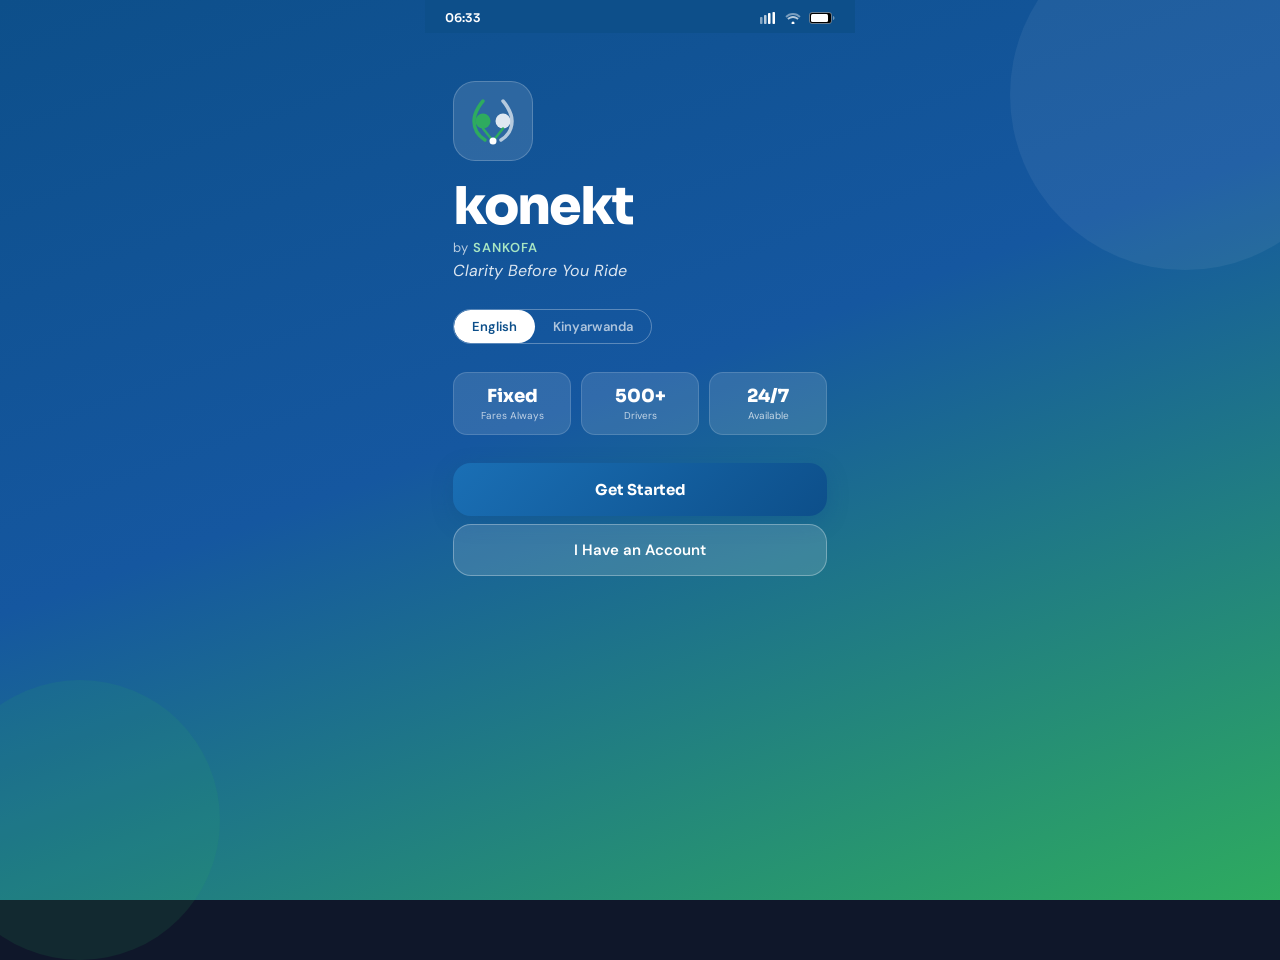
==== commit 2a440863: "third commit" ====
--- a/index.html
+++ b/index.html
@@ -1,285 +1,326 @@
 <!DOCTYPE html>
 <html lang="en">
 <head>
-  <meta charset="UTF-8" />
-  <meta name="viewport" content="width=device-width, initial-scale=1.0, maximum-scale=1.0, user-scalable=no" />
-  <meta name="theme-color" content="#0D4F8A" />
-  <meta name="description" content="Konekt by Sankofa — Clarity Before You Ride. Rwanda's first guaranteed fixed-fare transport platform." />
+  <meta charset="UTF-8"/>
+  <meta name="viewport" content="width=device-width,initial-scale=1.0,maximum-scale=1.0,user-scalable=no"/>
+  <meta name="theme-color" content="#0D4F8A"/>
   <title>Konekt by Sankofa</title>
-  <link rel="preconnect" href="https://fonts.googleapis.com" />
-  <link href="https://fonts.googleapis.com/css2?family=Sora:wght@300;400;500;600;700;800&family=DM+Sans:ital,opsz,wght@0,9..40,300;0,9..40,400;0,9..40,500;0,9..40,600;1,9..40,300&display=swap" rel="stylesheet" />
-  <link rel="stylesheet" href="styles.css" />
+  <link rel="preconnect" href="https://fonts.googleapis.com"/>
+  <link href="https://fonts.googleapis.com/css2?family=Sora:wght@400;600;700;800&family=DM+Sans:wght@400;500;600&display=swap" rel="stylesheet"/>
+<style>
+*,*::before,*::after{box-sizing:border-box;margin:0;padding:0}
+html,body{height:100%;overflow:hidden;background:#0f172a}
+body{font-family:'DM Sans',system-ui,sans-serif;color:#1A202C;-webkit-tap-highlight-color:transparent}
+:root{
+  --blue:#0D4F8A;--blue-mid:#1A6FB5;--blue-lt:#E8F4FD;
+  --green:#1E8048;--green-mid:#2EAB5F;--green-lt:#E8F8EF;
+  --red:#E74C3C;--amber:#F5A623;--text:#1A202C;--muted:#718096;
+  --border:#E2E8F0;--bg:#F4F7FB;--white:#FFFFFF;
+  --r:18px;--rs:10px;
+  --sh:0 4px 24px rgba(13,79,138,.10);--sh-sm:0 2px 8px rgba(0,0,0,.06)
+}
+#app{width:100%;max-width:430px;height:100vh;margin:0 auto;background:var(--bg);display:flex;flex-direction:column;overflow:hidden}
+.status-bar{background:var(--blue);padding:10px 20px 8px;display:flex;justify-content:space-between;align-items:center;font-size:12px;font-weight:600;color:white;font-family:'Sora',sans-serif;flex-shrink:0;z-index:20}
+.status-icons{display:flex;gap:8px;align-items:center}
+.screen{display:none;flex-direction:column;flex:1;overflow:hidden}
+.screen.active{display:flex}
+.screen-body{flex:1;overflow-y:auto;padding:20px 20px 100px;-webkit-overflow-scrolling:touch}
+.screen-body::-webkit-scrollbar{display:none}
+/* SPLASH */
+.splash-bg{position:absolute;inset:0;background:linear-gradient(160deg,var(--blue) 0%,#1557a0 45%,var(--green-mid) 100%);z-index:0}
+.splash-bg::before{content:'';position:absolute;width:350px;height:350px;background:rgba(255,255,255,.06);border-radius:50%;top:-80px;right:-80px}
+.splash-bg::after{content:'';position:absolute;width:280px;height:280px;background:rgba(46,171,95,.12);border-radius:50%;bottom:-60px;left:-60px}
+.splash-content{position:relative;z-index:1;flex:1;padding:48px 28px 36px;display:flex;flex-direction:column;color:white;overflow-y:auto}
+.splash-content::-webkit-scrollbar{display:none}
+.splash-logo{width:80px;height:80px;background:rgba(255,255,255,.12);border-radius:22px;display:flex;align-items:center;justify-content:center;margin-bottom:20px;border:1px solid rgba(255,255,255,.2)}
+.splash-brand{font-family:'Sora',sans-serif;font-size:52px;font-weight:800;letter-spacing:-2px;line-height:1;margin-bottom:6px}
+.splash-by{font-size:13px;color:rgba(255,255,255,.7);margin-bottom:4px;letter-spacing:1px}
+.splash-by span{color:#a8e6c3;font-weight:600}
+.splash-tagline{font-size:16px;color:rgba(255,255,255,.85);font-style:italic;margin-bottom:28px}
+.lang-switch{display:flex;border:1px solid rgba(255,255,255,.3);border-radius:30px;overflow:hidden;width:fit-content;margin-bottom:28px}
+.lang-btn{padding:8px 18px;font-size:13px;font-weight:600;background:transparent;color:rgba(255,255,255,.65);border:none;cursor:pointer;font-family:'DM Sans',sans-serif;transition:all .2s}
+.lang-btn.active{background:white;color:var(--blue);border-radius:30px}
+.splash-stats{display:flex;gap:10px;margin-bottom:28px}
+.stat-card{flex:1;background:rgba(255,255,255,.12);border:1px solid rgba(255,255,255,.15);border-radius:14px;padding:12px 8px;text-align:center}
+.stat-card strong{display:block;font-size:18px;font-weight:800;font-family:'Sora',sans-serif}
+.stat-card span{font-size:10px;color:rgba(255,255,255,.7);margin-top:2px;display:block}
+/* BUTTONS */
+.btn-primary{background:linear-gradient(135deg,var(--blue-mid),var(--blue));color:white;border:none;border-radius:var(--r);padding:17px 20px;font-size:15px;font-weight:700;font-family:'Sora',sans-serif;cursor:pointer;transition:transform .15s;box-shadow:0 6px 20px rgba(13,79,138,.35);display:flex;align-items:center;justify-content:center;gap:6px}
+.btn-primary:active{transform:scale(.98)}
+.btn-ghost{background:rgba(255,255,255,.14);color:white;border:1px solid rgba(255,255,255,.3);border-radius:var(--r);padding:15px 20px;font-size:15px;font-weight:600;font-family:'DM Sans',sans-serif;cursor:pointer}
+.btn-outline{background:transparent;color:var(--blue-mid);border:1.5px solid var(--border);border-radius:var(--r);padding:15px 20px;font-size:15px;font-weight:600;font-family:'Sora',sans-serif;cursor:pointer;display:flex;align-items:center;justify-content:center;gap:6px}
+.btn-full{width:100%}
+.btn-danger{flex:1;padding:13px;background:#FEE2E2;color:#C0392B;border:none;border-radius:var(--rs);font-size:13px;font-weight:600;font-family:'DM Sans',sans-serif;cursor:pointer}
+.btn-green{flex:1;padding:13px;background:var(--green-lt);color:var(--green);border:none;border-radius:var(--rs);font-size:13px;font-weight:600;font-family:'DM Sans',sans-serif;cursor:pointer}
+.mt8{margin-top:8px}
+/* HOME */
+.home-header{background:linear-gradient(140deg,var(--blue) 0%,var(--blue-mid) 100%);padding:18px 20px 56px;flex-shrink:0}
+.home-header-row{display:flex;justify-content:space-between;align-items:flex-start;margin-bottom:16px}
+.greeting{font-size:19px;font-weight:700;color:white;font-family:'Sora',sans-serif}
+.greeting-sub{font-size:13px;color:rgba(255,255,255,.75);margin-top:2px}
+.avatar-btn{width:42px;height:42px;background:rgba(255,255,255,.18);border:none;border-radius:50%;color:white;font-size:13px;font-weight:700;cursor:pointer;font-family:'Sora',sans-serif;flex-shrink:0}
+.search-bar{background:white;border-radius:14px;padding:13px 16px;display:flex;align-items:center;gap:10px;cursor:pointer;box-shadow:0 4px 16px rgba(0,0,0,.12)}
+.search-bar span{color:var(--muted);font-size:14px}
+.home-body{flex:1;overflow-y:auto;padding:0 16px 100px;margin-top:-38px}
+.home-body::-webkit-scrollbar{display:none}
+.quick-grid{display:grid;grid-template-columns:1fr 1fr;gap:10px;margin-bottom:22px}
+.quick-card{background:white;border-radius:var(--r);padding:16px 14px;cursor:pointer;box-shadow:var(--sh);transition:transform .15s;border:1.5px solid transparent}
+.quick-card:active{transform:scale(.97);border-color:var(--blue-mid)}
+.quick-icon{width:40px;height:40px;border-radius:10px;display:flex;align-items:center;justify-content:center;font-size:20px;margin-bottom:8px}
+.quick-name{font-size:13px;font-weight:600}
+.quick-loc{font-size:11px;color:var(--muted);margin-top:1px}
+.section-label{font-size:15px;font-weight:700;margin-bottom:12px;font-family:'Sora',sans-serif}
+/* KRC */
+.krc-card{background:linear-gradient(135deg,var(--blue) 0%,var(--blue-mid) 50%,var(--green-mid) 100%);border-radius:var(--r);padding:18px 18px 16px;margin-bottom:22px;cursor:pointer;position:relative;overflow:hidden}
+.krc-card::before{content:'';position:absolute;width:160px;height:160px;background:rgba(255,255,255,.06);border-radius:50%;top:-50px;right:-40px}
+.krc-header{display:flex;justify-content:space-between;align-items:flex-start;margin-bottom:14px;position:relative}
+.krc-badge{background:rgba(255,255,255,.18);border-radius:20px;padding:3px 10px;font-size:11px;font-weight:600;color:white;display:inline-block;margin-bottom:8px}
+.krc-pts{font-size:34px;font-weight:800;color:white;font-family:'Sora',sans-serif;line-height:1}
+.krc-pts-lbl{font-size:11px;color:rgba(255,255,255,.7);margin-top:2px}
+.krc-next{text-align:right}
+.krc-next-lbl{font-size:10px;color:rgba(255,255,255,.65)}
+.krc-next-val{font-size:18px;font-weight:800;color:white;font-family:'Sora',sans-serif}
+.krc-next-name{font-size:10px;color:rgba(255,255,255,.6)}
+.krc-bar{background:rgba(255,255,255,.2);border-radius:99px;height:5px;margin-bottom:8px}
+.krc-fill{background:white;border-radius:99px;height:5px}
+.krc-foot{display:flex;justify-content:space-between;font-size:11px;color:rgba(255,255,255,.7)}
+/* RIDE ITEMS */
+.ride-item{background:white;border-radius:var(--rs);padding:13px 14px;margin-bottom:8px;display:flex;align-items:center;gap:12px;box-shadow:var(--sh-sm);cursor:pointer;transition:transform .15s}
+.ride-item:active{transform:scale(.98)}
+.ride-icon-wrap{width:38px;height:38px;border-radius:10px;display:flex;align-items:center;justify-content:center;font-size:18px;flex-shrink:0}
+.ride-icon-wrap.moto{background:var(--blue-lt)}
+.ride-icon-wrap.bus{background:var(--green-lt)}
+.ride-info{flex:1;min-width:0}
+.ride-route{font-size:13px;font-weight:600;white-space:nowrap;overflow:hidden;text-overflow:ellipsis}
+.ride-meta{font-size:11px;color:var(--muted);margin-top:2px}
+.ride-price{font-size:13px;font-weight:700;color:var(--blue-mid);flex-shrink:0}
+/* NAV */
+.bottom-nav{position:sticky;bottom:0;background:white;border-top:1px solid var(--border);padding:10px 8px 20px;display:flex;justify-content:space-around;z-index:10;flex-shrink:0}
+.nav-btn{display:flex;flex-direction:column;align-items:center;gap:3px;background:transparent;border:none;cursor:pointer;color:var(--muted);padding:6px 12px;border-radius:12px;transition:all .15s;font-family:'DM Sans',sans-serif}
+.nav-btn span{font-size:10px;font-weight:500}
+.nav-btn.active{background:var(--blue-lt);color:var(--blue-mid)}
+.nav-btn.active span{font-weight:700;color:var(--blue-mid)}
+.nav-btn.active svg{stroke:var(--blue-mid) !important}
+/* TOP BAR */
+.top-bar{background:white;padding:14px 16px 12px;display:flex;align-items:center;gap:12px;border-bottom:1px solid var(--border);flex-shrink:0}
+.back-btn{width:36px;height:36px;background:var(--bg);border:none;border-radius:10px;cursor:pointer;display:flex;align-items:center;justify-content:center;color:var(--text);flex-shrink:0}
+.top-bar-title{font-size:17px;font-weight:700;font-family:'Sora',sans-serif;flex:1;text-align:center}
+/* STEPS */
+.steps{display:flex;align-items:center;justify-content:center;padding:14px 24px 12px;background:white;border-bottom:1px solid var(--border);gap:0;flex-shrink:0}
+.step-dot{width:28px;height:28px;border-radius:50%;display:flex;align-items:center;justify-content:center;font-size:12px;font-weight:700;font-family:'Sora',sans-serif;background:var(--border);color:var(--muted);transition:all .3s;flex-shrink:0}
+.step-dot.active{background:var(--blue-mid);color:white}
+.step-dot.done{background:var(--green-mid);color:white}
+.step-line{flex:1;height:2px;background:var(--border);transition:background .3s;max-width:60px;min-width:20px}
+.step-line.done{background:var(--green-mid)}
+.booking-body{flex:1;overflow-y:auto;padding:18px 16px 100px;-webkit-overflow-scrolling:touch}
+.booking-body::-webkit-scrollbar{display:none}
+/* BOOKING STEPS */
+.loc-card{background:white;border-radius:var(--r);padding:4px 16px;box-shadow:var(--sh);margin-bottom:14px}
+.loc-row{display:flex;align-items:center;gap:12px;padding:14px 0;cursor:pointer}
+.loc-row+.loc-row{border-top:1px solid var(--border)}
+.loc-dot{width:10px;height:10px;border-radius:50%;flex-shrink:0}
+.loc-dot.pickup{background:var(--blue-mid)}
+.loc-dot.drop{background:var(--red)}
+.loc-text{flex:1}
+.loc-label{font-size:10px;text-transform:uppercase;letter-spacing:.5px;color:var(--muted);margin-bottom:2px}
+.loc-value{font-size:14px;font-weight:500}
+.loc-action{font-size:12px;font-weight:600;color:var(--blue-mid)}
+.gps-btn{width:100%;padding:13px;background:var(--blue-lt);border:1.5px dashed var(--blue-mid);border-radius:var(--rs);color:var(--blue-mid);font-size:14px;font-weight:600;font-family:'DM Sans',sans-serif;cursor:pointer;margin-bottom:14px}
+.map-preview{background:linear-gradient(135deg,#dbeafe,#dcfce7);border-radius:var(--r);height:150px;display:flex;align-items:center;justify-content:center;position:relative;overflow:hidden;margin-bottom:16px;border:1px solid var(--border)}
+.map-grid-bg{position:absolute;inset:0;background-image:linear-gradient(rgba(13,79,138,.07) 1px,transparent 1px),linear-gradient(90deg,rgba(13,79,138,.07) 1px,transparent 1px);background-size:22px 22px}
+.map-pin-preview{font-size:32px;position:relative;z-index:1;filter:drop-shadow(0 4px 6px rgba(0,0,0,.15))}
+.vehicle-picker{display:grid;grid-template-columns:1fr 1fr;gap:10px;margin-bottom:16px}
+.vehicle-card{background:white;border-radius:var(--rs);padding:16px 12px;cursor:pointer;border:2px solid var(--border);text-align:center;transition:all .2s}
+.vehicle-card.selected{border-color:var(--blue-mid);background:var(--blue-lt)}
+.vehicle-card .v-emoji{font-size:28px;margin-bottom:6px}
+.vehicle-card .v-name{font-size:13px;font-weight:700}
+.vehicle-card .v-sub{font-size:11px;color:var(--muted);margin-top:2px}
+.vehicle-card .v-price{font-size:12px;font-weight:700;color:var(--blue-mid);margin-top:6px}
+.fare-card{background:white;border-radius:var(--r);padding:18px;box-shadow:var(--sh);margin-bottom:14px}
+.fare-card h3{font-size:15px;font-weight:700;margin-bottom:14px;font-family:'Sora',sans-serif}
+.fare-row{display:flex;justify-content:space-between;align-items:center;padding:10px 0;border-bottom:1px solid var(--border)}
+.fare-row:last-child{border-bottom:none}
+.fare-row.total{background:var(--blue-lt);margin:8px -18px -18px;padding:14px 18px;border-radius:0 0 var(--r) var(--r)}
+.fare-row .fl{font-size:13px;color:var(--muted)}
+.fare-row .fv{font-size:14px;font-weight:600}
+.fare-row.total .fl{font-weight:700;color:var(--blue)}
+.fare-row.total .fv{font-size:22px;font-weight:800;color:var(--blue);font-family:'Sora',sans-serif}
+.eta-bar{background:white;border-radius:var(--r);box-shadow:var(--sh);display:flex;margin-bottom:14px}
+.eta-item{flex:1;text-align:center;padding:14px 8px}
+.eta-item+.eta-item{border-left:1px solid var(--border)}
+.eta-big{font-size:24px;font-weight:800;color:var(--blue-mid);font-family:'Sora',sans-serif;display:block}
+.eta-sm{font-size:11px;color:var(--muted);display:block;margin-top:2px}
+.fixed-note{background:var(--green-lt);border-radius:var(--rs);padding:11px 14px;font-size:12px;color:var(--green);margin-bottom:14px;display:flex;align-items:center;gap:8px}
+.driver-card{background:white;border-radius:var(--r);padding:18px;box-shadow:var(--sh);margin-bottom:14px}
+.driver-top{display:flex;align-items:flex-start;gap:14px;margin-bottom:14px}
+.driver-av-wrap{width:56px;height:56px;border-radius:16px;background:linear-gradient(135deg,var(--blue-mid),var(--green-mid));display:flex;align-items:center;justify-content:center;font-size:20px;font-weight:800;color:white;font-family:'Sora',sans-serif;flex-shrink:0}
+.driver-name{font-size:16px;font-weight:700;font-family:'Sora',sans-serif}
+.driver-coop{font-size:11px;color:var(--muted);margin-top:2px}
+.stars-row{display:flex;align-items:center;gap:2px;margin-top:4px}
+.stars-row .star-s{color:var(--amber);font-size:13px}
+.stars-count{font-size:12px;color:var(--muted);margin-left:4px}
+.driver-details{display:grid;grid-template-columns:1fr 1fr;gap:8px}
+.detail-pill{background:var(--bg);border-radius:10px;padding:10px 12px}
+.detail-pill .dp-lbl{font-size:10px;text-transform:uppercase;letter-spacing:.5px;color:var(--muted)}
+.detail-pill .dp-val{font-size:13px;font-weight:600;margin-top:2px}
+.verified-tag{display:inline-flex;align-items:center;gap:4px;background:var(--green-lt);color:var(--green);border-radius:20px;padding:4px 10px;font-size:11px;font-weight:600;margin-top:12px}
+.share-trip-btn{width:100%;padding:12px;background:var(--green-lt);border:none;border-radius:var(--rs);font-size:13px;font-weight:600;color:var(--green);cursor:pointer;font-family:'DM Sans',sans-serif;margin-top:10px}
+/* PAYMENT */
+.fare-total-pill{background:var(--blue-lt);border-radius:var(--r);padding:14px 18px;margin-bottom:20px;display:flex;justify-content:space-between;align-items:center}
+.ftl{font-size:12px;color:var(--muted)}
+.fta{font-size:28px;font-weight:800;color:var(--blue);font-family:'Sora',sans-serif}
+.locked-pill{background:var(--green-lt);color:var(--green);border-radius:20px;padding:5px 12px;font-size:12px;font-weight:600}
+.pm-list{margin-bottom:16px}
+.pm-item{background:white;border-radius:var(--rs);padding:14px 16px;margin-bottom:10px;display:flex;align-items:center;gap:14px;cursor:pointer;border:2px solid var(--border);transition:all .2s}
+.pm-item.selected{border-color:var(--blue-mid);background:var(--blue-lt)}
+.pm-logo{width:44px;height:44px;border-radius:12px;display:flex;align-items:center;justify-content:center;font-size:12px;font-weight:800;flex-shrink:0}
+.pm-logo.mtn{background:#FFC300;color:#1A202C}
+.pm-logo.airtel{background:#EF2B2D;color:white}
+.pm-logo.cash{background:var(--green-lt);font-size:20px}
+.pm-info{flex:1}
+.pm-name{font-size:14px;font-weight:600}
+.pm-sub{font-size:11px;color:var(--muted);margin-top:2px}
+.pm-radio{width:20px;height:20px;border-radius:50%;border:2px solid var(--border);transition:all .2s;flex-shrink:0}
+.pm-radio.sel{border-color:var(--blue-mid);background:var(--blue-mid);box-shadow:inset 0 0 0 3px white}
+.info-note{background:var(--bg);border-radius:var(--rs);padding:11px 14px;font-size:12px;color:var(--muted);margin-bottom:16px}
+/* TRACKING */
+.track-map{height:290px;flex-shrink:0;background:linear-gradient(145deg,#cce4f7,#ccf0dc);position:relative;overflow:hidden}
+.map-grid{position:absolute;inset:0;background-image:linear-gradient(rgba(13,79,138,.1) 1px,transparent 1px),linear-gradient(90deg,rgba(13,79,138,.1) 1px,transparent 1px);background-size:26px 26px}
+.map-road-h{position:absolute;left:0;right:0;top:50%;height:12px;background:rgba(255,255,255,.7);transform:translateY(-50%)}
+.map-road-v{position:absolute;top:0;bottom:0;left:40%;width:12px;background:rgba(255,255,255,.7)}
+.map-route{position:absolute;left:40%;top:20%;width:2px;height:55%;background:var(--blue-mid);opacity:.5;z-index:1}
+.track-end{position:absolute;top:16%;left:calc(40% - 14px);font-size:26px;z-index:2;filter:drop-shadow(0 3px 6px rgba(0,0,0,.2))}
+.track-moto{position:absolute;font-size:26px;z-index:3;left:calc(40% - 13px);animation:motoRide 3.5s ease-in-out infinite;filter:drop-shadow(0 3px 6px rgba(0,0,0,.2))}
+.track-start{position:absolute;bottom:20%;left:calc(40% - 14px);font-size:26px;z-index:2;filter:drop-shadow(0 3px 6px rgba(0,0,0,.2))}
+@keyframes motoRide{0%,100%{bottom:28%}50%{bottom:50%}}
+.map-back{position:absolute;top:12px;left:12px;background:white;border:none;border-radius:10px;padding:8px 12px;font-size:13px;font-weight:600;cursor:pointer;box-shadow:0 2px 8px rgba(0,0,0,.12);z-index:5}
+.track-panel{flex:1;overflow-y:auto;padding:16px 16px 100px}
+.track-panel::-webkit-scrollbar{display:none}
+.live-status{display:flex;align-items:center;gap:10px;background:var(--green-lt);border-radius:30px;padding:9px 16px;margin-bottom:14px;width:fit-content}
+.live-status span{font-size:13px;font-weight:600;color:var(--green)}
+.pulse{width:8px;height:8px;background:var(--green-mid);border-radius:50%;animation:pulse 1.5s infinite;flex-shrink:0}
+@keyframes pulse{0%,100%{opacity:1;transform:scale(1)}50%{opacity:.5;transform:scale(.8)}}
+.eta-row{display:flex;gap:10px;margin-bottom:14px}
+.eta-card{flex:1;background:white;border-radius:var(--rs);padding:12px 8px;text-align:center;box-shadow:var(--sh-sm)}
+.eta-num{font-size:22px;font-weight:800;color:var(--blue-mid);font-family:'Sora',sans-serif}
+.eta-lbl{font-size:10px;color:var(--muted);margin-top:2px}
+.driver-mini{background:white;border-radius:var(--rs);padding:14px;display:flex;align-items:center;gap:12px;box-shadow:var(--sh-sm);margin-bottom:12px}
+.driver-av{width:44px;height:44px;border-radius:12px;background:linear-gradient(135deg,var(--blue-mid),var(--green-mid));color:white;font-size:14px;font-weight:800;display:flex;align-items:center;justify-content:center;font-family:'Sora',sans-serif;flex-shrink:0}
+.driver-mi{flex:1}
+.driver-mn{font-size:14px;font-weight:700}
+.driver-ms{font-size:11px;color:var(--muted);margin-top:1px}
+.stars-sm{display:flex;align-items:center;gap:2px;margin-top:3px;font-size:12px;color:var(--amber)}
+.stars-sm span{color:var(--muted);margin-left:4px;font-size:11px}
+.call-btn{width:38px;height:38px;background:var(--green-lt);border:none;border-radius:10px;font-size:18px;cursor:pointer;flex-shrink:0}
+.track-btns{display:flex;gap:10px;margin-bottom:12px}
+/* SUCCESS */
+.success-body{display:flex;flex-direction:column;align-items:center;text-align:center;padding:36px 20px 100px}
+.success-icon{font-size:64px;margin-bottom:16px}
+.success-h{font-size:24px;font-weight:800;font-family:'Sora',sans-serif;margin-bottom:6px}
+.success-p{font-size:14px;color:var(--muted);margin-bottom:24px}
+.points-card{width:100%;background:linear-gradient(135deg,var(--blue),var(--green-mid));border-radius:var(--r);padding:18px;color:white;margin-bottom:20px}
+.pts-label{font-size:13px;opacity:.85;margin-bottom:4px}
+.pts-num{font-size:36px;font-weight:800;font-family:'Sora',sans-serif}
+.pts-sub{font-size:12px;opacity:.75;margin-top:4px}
+.rating-block{width:100%;margin-bottom:20px}
+.rating-prompt{font-size:14px;font-weight:600;margin-bottom:10px}
+.stars-lg{display:flex;justify-content:center;gap:8px}
+.star{font-size:34px;cursor:pointer;filter:grayscale(1);transition:filter .15s,transform .15s}
+.star.active{filter:none;transform:scale(1.15)}
+.receipt{width:100%;background:var(--bg);border-radius:var(--r);padding:16px;margin-bottom:20px}
+.receipt-row{display:flex;justify-content:space-between;padding:9px 0;border-bottom:1px solid var(--border);font-size:14px}
+.receipt-row:last-child{border-bottom:none}
+.receipt-total span:first-child{font-weight:700}
+.receipt-total span:last-child{font-size:16px;font-weight:800;color:var(--blue)}
+/* PROFILE */
+.profile-header{background:linear-gradient(140deg,var(--blue),var(--blue-mid));padding:28px 20px 52px;text-align:center;flex-shrink:0}
+.profile-av{width:72px;height:72px;border-radius:50%;background:rgba(255,255,255,.2);border:3px solid rgba(255,255,255,.4);color:white;font-size:22px;font-weight:800;font-family:'Sora',sans-serif;display:flex;align-items:center;justify-content:center;margin:0 auto 12px}
+.profile-name{font-size:20px;font-weight:700;color:white;font-family:'Sora',sans-serif}
+.profile-email{font-size:13px;color:rgba(255,255,255,.7);margin-top:3px}
+.profile-stats{background:white;border-radius:var(--r);box-shadow:var(--sh);padding:4px 16px;margin-bottom:14px}
+.ps-row{display:flex;justify-content:space-between;align-items:center;padding:13px 0;border-bottom:1px solid var(--border)}
+.ps-row.last{border-bottom:none}
+.ps-lbl{font-size:13px;color:var(--muted)}
+.ps-val{font-size:14px;font-weight:700}
+.ps-val.tier{color:#b45309}
+.ps-val.blue{color:var(--blue-mid)}
+.ps-val.green{color:var(--green)}
+.menu-list{background:white;border-radius:var(--r);box-shadow:var(--sh);padding:4px 16px;margin-bottom:14px}
+.menu-row{display:flex;align-items:center;gap:12px;padding:13px 0;border-bottom:1px solid var(--border);cursor:pointer}
+.menu-row.last{border-bottom:none}
+.menu-ico{width:38px;height:38px;border-radius:10px;display:flex;align-items:center;justify-content:center;font-size:18px;flex-shrink:0}
+.mn{font-size:14px;font-weight:600}
+.ms{font-size:11px;color:var(--muted);margin-top:1px}
+.ma{margin-left:auto;color:var(--muted);font-size:18px}
+/* PANEL */
+.panel-overlay{position:fixed;inset:0;background:rgba(0,0,0,.5);z-index:100;display:none;align-items:flex-end;justify-content:center}
+.panel-overlay.open{display:flex}
+.panel{background:white;border-radius:24px 24px 0 0;padding:20px 20px 36px;width:100%;max-width:430px;max-height:80vh;overflow-y:auto;animation:slideUp .3s ease}
+.panel::-webkit-scrollbar{display:none}
+@keyframes slideUp{from{transform:translateY(100%)}to{transform:translateY(0)}}
+.panel-handle{width:40px;height:4px;background:var(--border);border-radius:2px;margin:0 auto 18px}
+.panel-title{font-size:18px;font-weight:700;font-family:'Sora',sans-serif;margin-bottom:14px}
+.panel-input-wrap{display:flex;align-items:center;gap:10px;border:1.5px solid var(--border);border-radius:var(--rs);padding:12px 14px;margin-bottom:16px;background:var(--bg)}
+.panel-input{border:none;background:transparent;font-size:14px;font-family:'DM Sans',sans-serif;outline:none;flex:1;color:var(--text)}
+.suggestion{display:flex;align-items:center;gap:12px;padding:12px;border-radius:var(--rs);cursor:pointer;margin-bottom:2px}
+.suggestion:active{background:var(--bg)}
+.sugg-icon{width:38px;height:38px;background:var(--blue-lt);border-radius:10px;display:flex;align-items:center;justify-content:center;font-size:17px;flex-shrink:0}
+.sn{font-size:13px;font-weight:600}
+.ss{font-size:11px;color:var(--muted);margin-top:1px}
+/* TOAST */
+.toast{position:fixed;bottom:90px;left:50%;transform:translateX(-50%);background:#1A202C;color:white;padding:11px 22px;border-radius:30px;font-size:13px;font-weight:600;opacity:0;transition:opacity .3s;pointer-events:none;z-index:999;white-space:nowrap;max-width:90vw;font-family:'DM Sans',sans-serif}
+.toast.show{opacity:1}
+.fade-in{animation:fadeIn .3s ease}
+@keyframes fadeIn{from{opacity:0;transform:translateY(8px)}to{opacity:1;transform:translateY(0)}}
+</style>
 </head>
 <body>
 <div id="app">
-
-  <!-- STATUS BAR -->
-  <div class="status-bar">
-    <span id="status-time">9:41</span>
-    <div class="status-icons">
-      <svg width="17" height="12" viewBox="0 0 17 12"><rect x="0" y="5" width="2.5" height="7" rx="0.8" fill="white" opacity="0.5"/><rect x="4" y="3" width="2.5" height="9" rx="0.8" fill="white" opacity="0.7"/><rect x="8" y="1" width="2.5" height="11" rx="0.8" fill="white"/><rect x="12.5" y="0" width="2.5" height="12" rx="0.8" fill="white"/></svg>
-      <svg width="16" height="12" viewBox="0 0 16 12"><path d="M8 3C10.5 3 12.7 4.1 14.2 5.8L15.6 4.3C13.7 2.2 11 1 8 1C5 1 2.3 2.2 0.4 4.3L1.8 5.8C3.3 4.1 5.5 3 8 3Z" fill="white" opacity="0.45"/><path d="M8 6C9.7 6 11.2 6.7 12.3 7.8L13.7 6.4C12.2 4.9 10.2 4 8 4C5.8 4 3.8 4.9 2.3 6.4L3.7 7.8C4.8 6.7 6.3 6 8 6Z" fill="white" opacity="0.7"/><circle cx="8" cy="11" r="1.5" fill="white"/></svg>
-      <svg width="26" height="12" viewBox="0 0 26 12"><rect x="0.5" y="0.5" width="22" height="11" rx="2.5" stroke="white" stroke-opacity="0.4"/><rect x="2" y="2" width="17" height="8" rx="1.5" fill="white"/><path d="M24 4V8C24.9 7.6 25.5 6.9 25.5 6C25.5 5.1 24.9 4.4 24 4Z" fill="white" fill-opacity="0.4"/></svg>
-    </div>
-  </div>
-
+  <div class="status-bar"><span id="status-time">9:41</span><div class="status-icons"><svg width="17" height="12" viewBox="0 0 17 12"><rect x="0" y="5" width="2.5" height="7" rx=".8" fill="white" opacity=".5"/><rect x="4" y="3" width="2.5" height="9" rx=".8" fill="white" opacity=".7"/><rect x="8" y="1" width="2.5" height="11" rx=".8" fill="white"/><rect x="12.5" y="0" width="2.5" height="12" rx=".8" fill="white"/></svg><svg width="16" height="12" viewBox="0 0 16 12"><path d="M8 3C10.5 3 12.7 4.1 14.2 5.8L15.6 4.3C13.7 2.2 11 1 8 1C5 1 2.3 2.2 0.4 4.3L1.8 5.8C3.3 4.1 5.5 3 8 3Z" fill="white" opacity=".45"/><path d="M8 6C9.7 6 11.2 6.7 12.3 7.8L13.7 6.4C12.2 4.9 10.2 4 8 4C5.8 4 3.8 4.9 2.3 6.4L3.7 7.8C4.8 6.7 6.3 6 8 6Z" fill="white" opacity=".7"/><circle cx="8" cy="11" r="1.5" fill="white"/></svg><svg width="26" height="12" viewBox="0 0 26 12"><rect x=".5" y=".5" width="22" height="11" rx="2.5" stroke="white" stroke-opacity=".4"/><rect x="2" y="2" width="17" height="8" rx="1.5" fill="white"/><path d="M24 4V8C24.9 7.6 25.5 6.9 25.5 6C25.5 5.1 24.9 4.4 24 4Z" fill="white" fill-opacity=".4"/></svg></div></div>
   <!-- SPLASH -->
-  <div class="screen active" id="screen-splash">
-    <div class="splash-bg"></div>
-    <div class="splash-content">
-      <div class="splash-logo">
-        <svg width="56" height="56" viewBox="0 0 56 56" fill="none">
-          <path d="M18 8C18 8 9 18 9 28C9 36 13.5 43 20 47" stroke="#2EAB5F" stroke-width="3.5" stroke-linecap="round"/>
-          <path d="M38 8C38 8 47 18 47 28C47 36 42.5 43 36 47" stroke="white" stroke-width="3.5" stroke-linecap="round" stroke-opacity="0.65"/>
-          <circle cx="18" cy="28" r="7.5" fill="#2EAB5F"/>
-          <circle cx="38" cy="28" r="7.5" fill="white" fill-opacity="0.85"/>
-          <path d="M18 35.5L28 48L38 35.5" stroke="#2EAB5F" stroke-width="2.5" stroke-linecap="round" stroke-linejoin="round"/>
-          <circle cx="28" cy="48" r="3.5" fill="white"/>
-        </svg>
-      </div>
-      <h1 class="splash-brand">konekt</h1>
-      <p class="splash-by">by <span>SANKOFA</span></p>
-      <p class="splash-tagline">Clarity Before You Ride</p>
-      <div class="lang-switch">
-        <button class="lang-btn active" onclick="setLang('en',this)">English</button>
-        <button class="lang-btn" onclick="setLang('rw',this)">Kinyarwanda</button>
-      </div>
-      <div class="splash-stats">
-        <div class="stat-card"><strong>Fixed</strong><span>Fares Always</span></div>
-        <div class="stat-card"><strong>500+</strong><span>Drivers</span></div>
-        <div class="stat-card"><strong>24/7</strong><span>Available</span></div>
-      </div>
-      <button class="btn-primary btn-full" onclick="goto('screen-home')" id="btn-start">Get Started</button>
-      <button class="btn-ghost btn-full" onclick="goto('screen-home')" id="btn-login">I Have an Account</button>
-    </div>
-  </div>
-
+  <div class="screen active" id="screen-splash"><div class="splash-bg"></div><div class="splash-content"><div class="splash-logo"><svg width="56" height="56" viewBox="0 0 56 56" fill="none"><path d="M18 8C18 8 9 18 9 28C9 36 13.5 43 20 47" stroke="#2EAB5F" stroke-width="3.5" stroke-linecap="round"/><path d="M38 8C38 8 47 18 47 28C47 36 42.5 43 36 47" stroke="white" stroke-width="3.5" stroke-linecap="round" stroke-opacity=".65"/><circle cx="18" cy="28" r="7.5" fill="#2EAB5F"/><circle cx="38" cy="28" r="7.5" fill="white" fill-opacity=".85"/><path d="M18 35.5L28 48L38 35.5" stroke="#2EAB5F" stroke-width="2.5" stroke-linecap="round" stroke-linejoin="round"/><circle cx="28" cy="48" r="3.5" fill="white"/></svg></div><h1 class="splash-brand">konekt</h1><p class="splash-by">by <span>SANKOFA</span></p><p class="splash-tagline">Clarity Before You Ride</p><div class="lang-switch"><button class="lang-btn active" onclick="setLang('en',this)">English</button><button class="lang-btn" onclick="setLang('rw',this)">Kinyarwanda</button></div><div class="splash-stats"><div class="stat-card"><strong>Fixed</strong><span>Fares Always</span></div><div class="stat-card"><strong>500+</strong><span>Drivers</span></div><div class="stat-card"><strong>24/7</strong><span>Available</span></div></div><button class="btn-primary btn-full" onclick="goto('screen-home')" id="btn-start">Get Started</button><button class="btn-ghost btn-full mt8" onclick="goto('screen-home')" id="btn-login">I Have an Account</button></div></div>
   <!-- HOME -->
-  <div class="screen" id="screen-home">
-    <div class="home-header">
-      <div class="home-header-row">
-        <div>
-          <h2 class="greeting" id="greeting">Mwaramutse, Keza 👋</h2>
-          <p class="greeting-sub" id="greeting-sub">Where are you headed today?</p>
-        </div>
-        <button class="avatar-btn" onclick="goto('screen-profile')">KU</button>
-      </div>
-      <div class="search-bar" onclick="openPanel('panel-destination')">
-        <svg width="16" height="16" viewBox="0 0 16 16" fill="none"><circle cx="7" cy="7" r="5" stroke="#94a3b8" stroke-width="1.5"/><path d="M11 11L14 14" stroke="#94a3b8" stroke-width="1.5" stroke-linecap="round"/></svg>
-        <span id="search-placeholder">Where do you want to go?</span>
-      </div>
-    </div>
-    <div class="home-body">
-      <div class="quick-grid">
-        <div class="quick-card" onclick="quickBook('ALU Innovation City','1.1 km')"><div class="quick-icon" style="background:#eff6ff">🏫</div><p class="quick-name">ALU Campus</p><p class="quick-loc">Innovation City</p></div>
-        <div class="quick-card" onclick="quickBook('Kimironko Market','4.2 km')"><div class="quick-icon" style="background:#fff7ed">🏪</div><p class="quick-name">Kimironko</p><p class="quick-loc">Market</p></div>
-        <div class="quick-card" onclick="quickBook('Kacyiru Office','5.8 km')"><div class="quick-icon" style="background:#f0fdf4">🏛️</div><p class="quick-name">Kacyiru</p><p class="quick-loc">District</p></div>
-        <div class="quick-card" onclick="quickBook('CHUK Hospital','7.3 km')"><div class="quick-icon" style="background:#fff1f2">🏥</div><p class="quick-name">CHUK</p><p class="quick-loc">Hospital</p></div>
-      </div>
-
-      <p class="section-label">Your Riders' Circle</p>
-      <div class="krc-card" onclick="showToast('KRC: 160 pts to Gold Guardian!')">
-        <div class="krc-header">
-          <div><span class="krc-badge">🥈 Silver Champion</span><div class="krc-pts">340</div><div class="krc-pts-lbl">Clarity Points</div></div>
-          <div class="krc-next"><p class="krc-next-lbl">Next tier</p><p class="krc-next-val">500 pts</p><p class="krc-next-name">Gold Guardian</p></div>
-        </div>
-        <div class="krc-bar"><div class="krc-fill" style="width:68%"></div></div>
-        <div class="krc-foot"><span>160 pts to Gold</span><span>23 rides</span></div>
-      </div>
-
-      <p class="section-label">Recent Rides</p>
-      <div class="ride-item" onclick="goto('screen-tracking')">
-        <div class="ride-icon-wrap moto">🏍️</div>
-        <div class="ride-info"><p class="ride-route">Innovation City → Kimironko</p><p class="ride-meta">Today · 08:12 · Jean-Pierre</p></div>
-        <span class="ride-price">1,130 RWF</span>
-      </div>
-      <div class="ride-item">
-        <div class="ride-icon-wrap moto">🏍️</div>
-        <div class="ride-info"><p class="ride-route">Kacyiru → Remera</p><p class="ride-meta">Yesterday · 17:45 · Alexis</p></div>
-        <span class="ride-price">965 RWF</span>
-      </div>
-      <div class="ride-item" style="margin-bottom:100px">
-        <div class="ride-icon-wrap bus">🚌</div>
-        <div class="ride-info"><p class="ride-route">Nyabugogo → Gikondo</p><p class="ride-meta">Mon · 07:30 · Bus Line 12</p></div>
-        <span class="ride-price">854 RWF</span>
-      </div>
-    </div>
-    <nav class="bottom-nav">
-      <button class="nav-btn active" onclick="goto('screen-home')"><svg width="20" height="20" viewBox="0 0 20 20" fill="none"><path d="M3 8L10 2L17 8V17C17 17.6 16.6 18 16 18H13V13H7V18H4C3.4 18 3 17.6 3 17V8Z" stroke="currentColor" stroke-width="1.5" stroke-linejoin="round"/></svg><span>Home</span></button>
-      <button class="nav-btn" onclick="openPanel('panel-destination')"><svg width="20" height="20" viewBox="0 0 20 20" fill="none"><path d="M10 2C7.2 2 5 4.2 5 7C5 11 10 17 10 17C10 17 15 11 15 7C15 4.2 12.8 2 10 2Z" stroke="currentColor" stroke-width="1.5"/><circle cx="10" cy="7" r="2" stroke="currentColor" stroke-width="1.5"/></svg><span>Ride</span></button>
-      <button class="nav-btn" onclick="showToast('History coming soon')"><svg width="20" height="20" viewBox="0 0 20 20" fill="none"><rect x="3" y="3" width="14" height="14" rx="2" stroke="currentColor" stroke-width="1.5"/><path d="M7 8H13M7 11H11" stroke="currentColor" stroke-width="1.5" stroke-linecap="round"/></svg><span>History</span></button>
-      <button class="nav-btn" onclick="goto('screen-profile')"><svg width="20" height="20" viewBox="0 0 20 20" fill="none"><circle cx="10" cy="7" r="3.5" stroke="currentColor" stroke-width="1.5"/><path d="M3 17C3 14.2 6.1 12 10 12C13.9 12 17 14.2 17 17" stroke="currentColor" stroke-width="1.5" stroke-linecap="round"/></svg><span>Profile</span></button>
-    </nav>
-  </div>
-
+  <div class="screen" id="screen-home"><div class="home-header"><div class="home-header-row"><div><h2 class="greeting" id="greeting">Mwaramutse, Keza 👋</h2><p class="greeting-sub" id="greeting-sub">Where are you headed today?</p></div><button class="avatar-btn" onclick="goto('screen-profile')">KU</button></div><div class="search-bar" onclick="openPanel('panel-destination')"><svg width="16" height="16" viewBox="0 0 16 16" fill="none"><circle cx="7" cy="7" r="5" stroke="#94a3b8" stroke-width="1.5"/><path d="M11 11L14 14" stroke="#94a3b8" stroke-width="1.5" stroke-linecap="round"/></svg><span id="search-placeholder">Where do you want to go?</span></div></div><div class="home-body"><div class="quick-grid"><div class="quick-card" onclick="quickBook('ALU Innovation City','1.1 km')"><div class="quick-icon" style="background:#eff6ff">🏫</div><p class="quick-name">ALU Campus</p><p class="quick-loc">Innovation City</p></div><div class="quick-card" onclick="quickBook('Kimironko Market','4.2 km')"><div class="quick-icon" style="background:#fff7ed">🏪</div><p class="quick-name">Kimironko</p><p class="quick-loc">Market</p></div><div class="quick-card" onclick="quickBook('Kacyiru Office','5.8 km')"><div class="quick-icon" style="background:#f0fdf4">🏛️</div><p class="quick-name">Kacyiru</p><p class="quick-loc">District</p></div><div class="quick-card" onclick="quickBook('CHUK Hospital','7.3 km')"><div class="quick-icon" style="background:#fff1f2">🏥</div><p class="quick-name">CHUK</p><p class="quick-loc">Hospital</p></div></div><p class="section-label">Your Riders' Circle</p><div class="krc-card" onclick="showToast('KRC: 160 pts to Gold Guardian!')"><div class="krc-header"><div><span class="krc-badge">🥈 Silver Champion</span><div class="krc-pts">340</div><div class="krc-pts-lbl">Clarity Points</div></div><div class="krc-next"><p class="krc-next-lbl">Next tier</p><p class="krc-next-val">500 pts</p><p class="krc-next-name">Gold Guardian</p></div></div><div class="krc-bar"><div class="krc-fill" style="width:68%"></div></div><div class="krc-foot"><span>160 pts to Gold</span><span>23 rides</span></div></div><p class="section-label">Recent Rides</p><div class="ride-item" onclick="goto('screen-tracking')"><div class="ride-icon-wrap moto">🏍️</div><div class="ride-info"><p class="ride-route">Innovation City → Kimironko</p><p class="ride-meta">Today · 08:12 · Jean-Pierre</p></div><span class="ride-price">1,130 RWF</span></div><div class="ride-item"><div class="ride-icon-wrap moto">🏍️</div><div class="ride-info"><p class="ride-route">Kacyiru → Remera</p><p class="ride-meta">Yesterday · 17:45 · Alexis</p></div><span class="ride-price">965 RWF</span></div><div class="ride-item" style="margin-bottom:100px"><div class="ride-icon-wrap bus">🚌</div><div class="ride-info"><p class="ride-route">Nyabugogo → Gikondo</p><p class="ride-meta">Mon · 07:30 · Bus Line 12</p></div><span class="ride-price">854 RWF</span></div></div><nav class="bottom-nav"><button class="nav-btn active" onclick="goto('screen-home')"><svg width="20" height="20" viewBox="0 0 20 20" fill="none"><path d="M3 8L10 2L17 8V17C17 17.6 16.6 18 16 18H13V13H7V18H4C3.4 18 3 17.6 3 17V8Z" stroke="currentColor" stroke-width="1.5" stroke-linejoin="round"/></svg><span>Home</span></button><button class="nav-btn" onclick="openPanel('panel-destination')"><svg width="20" height="20" viewBox="0 0 20 20" fill="none"><path d="M10 2C7.2 2 5 4.2 5 7C5 11 10 17 10 17C10 17 15 11 15 7C15 4.2 12.8 2 10 2Z" stroke="currentColor" stroke-width="1.5"/><circle cx="10" cy="7" r="2" stroke="currentColor" stroke-width="1.5"/></svg><span>Ride</span></button><button class="nav-btn" onclick="showToast('History coming soon')"><svg width="20" height="20" viewBox="0 0 20 20" fill="none"><rect x="3" y="3" width="14" height="14" rx="2" stroke="currentColor" stroke-width="1.5"/><path d="M7 8H13M7 11H11" stroke="currentColor" stroke-width="1.5" stroke-linecap="round"/></svg><span>History</span></button><button class="nav-btn" onclick="goto('screen-profile')"><svg width="20" height="20" viewBox="0 0 20 20" fill="none"><circle cx="10" cy="7" r="3.5" stroke="currentColor" stroke-width="1.5"/><path d="M3 17C3 14.2 6.1 12 10 12C13.9 12 17 14.2 17 17" stroke="currentColor" stroke-width="1.5" stroke-linecap="round"/></svg><span>Profile</span></button></nav></div>
   <!-- BOOKING -->
-  <div class="screen" id="screen-booking">
-    <div class="top-bar">
-      <button class="back-btn" onclick="goto('screen-home')"><svg width="20" height="20" viewBox="0 0 20 20" fill="none"><path d="M12 15L7 10L12 5" stroke="currentColor" stroke-width="1.5" stroke-linecap="round" stroke-linejoin="round"/></svg></button>
-      <h2 class="top-bar-title" id="booking-title">Choose Route</h2>
-      <div style="width:36px"></div>
-    </div>
-    <div class="steps">
-      <div class="step-dot active" id="sd1">1</div>
-      <div class="step-line" id="sl1"></div>
-      <div class="step-dot" id="sd2">2</div>
-      <div class="step-line" id="sl2"></div>
-      <div class="step-dot" id="sd3">3</div>
-    </div>
-    <div class="booking-body" id="booking-body"></div>
-    <nav class="bottom-nav">
-      <button class="nav-btn" onclick="goto('screen-home')"><svg width="20" height="20" viewBox="0 0 20 20" fill="none"><path d="M3 8L10 2L17 8V17C17 17.6 16.6 18 16 18H13V13H7V18H4C3.4 18 3 17.6 3 17V8Z" stroke="currentColor" stroke-width="1.5" stroke-linejoin="round"/></svg><span>Home</span></button>
-      <button class="nav-btn active"><svg width="20" height="20" viewBox="0 0 20 20" fill="none"><path d="M10 2C7.2 2 5 4.2 5 7C5 11 10 17 10 17C10 17 15 11 15 7C15 4.2 12.8 2 10 2Z" stroke="currentColor" stroke-width="1.5"/><circle cx="10" cy="7" r="2" stroke="currentColor" stroke-width="1.5"/></svg><span>Ride</span></button>
-      <button class="nav-btn" onclick="showToast('History coming soon')"><svg width="20" height="20" viewBox="0 0 20 20" fill="none"><rect x="3" y="3" width="14" height="14" rx="2" stroke="currentColor" stroke-width="1.5"/><path d="M7 8H13M7 11H11" stroke="currentColor" stroke-width="1.5" stroke-linecap="round"/></svg><span>History</span></button>
-      <button class="nav-btn" onclick="goto('screen-profile')"><svg width="20" height="20" viewBox="0 0 20 20" fill="none"><circle cx="10" cy="7" r="3.5" stroke="currentColor" stroke-width="1.5"/><path d="M3 17C3 14.2 6.1 12 10 12C13.9 12 17 14.2 17 17" stroke="currentColor" stroke-width="1.5" stroke-linecap="round"/></svg><span>Profile</span></button>
-    </nav>
-  </div>
-
+  <div class="screen" id="screen-booking"><div class="top-bar"><button class="back-btn" onclick="goto('screen-home')"><svg width="20" height="20" viewBox="0 0 20 20" fill="none"><path d="M12 15L7 10L12 5" stroke="currentColor" stroke-width="1.5" stroke-linecap="round" stroke-linejoin="round"/></svg></button><h2 class="top-bar-title" id="booking-title">Choose Route</h2><div style="width:36px"></div></div><div class="steps"><div class="step-dot active" id="sd1">1</div><div class="step-line" id="sl1"></div><div class="step-dot" id="sd2">2</div><div class="step-line" id="sl2"></div><div class="step-dot" id="sd3">3</div></div><div class="booking-body" id="booking-body"></div><nav class="bottom-nav"><button class="nav-btn" onclick="goto('screen-home')"><svg width="20" height="20" viewBox="0 0 20 20" fill="none"><path d="M3 8L10 2L17 8V17C17 17.6 16.6 18 16 18H13V13H7V18H4C3.4 18 3 17.6 3 17V8Z" stroke="currentColor" stroke-width="1.5" stroke-linejoin="round"/></svg><span>Home</span></button><button class="nav-btn active"><svg width="20" height="20" viewBox="0 0 20 20" fill="none"><path d="M10 2C7.2 2 5 4.2 5 7C5 11 10 17 10 17C10 17 15 11 15 7C15 4.2 12.8 2 10 2Z" stroke="currentColor" stroke-width="1.5"/><circle cx="10" cy="7" r="2" stroke="currentColor" stroke-width="1.5"/></svg><span>Ride</span></button><button class="nav-btn" onclick="showToast('History coming soon')"><svg width="20" height="20" viewBox="0 0 20 20" fill="none"><rect x="3" y="3" width="14" height="14" rx="2" stroke="currentColor" stroke-width="1.5"/><path d="M7 8H13M7 11H11" stroke="currentColor" stroke-width="1.5" stroke-linecap="round"/></svg><span>History</span></button><button class="nav-btn" onclick="goto('screen-profile')"><svg width="20" height="20" viewBox="0 0 20 20" fill="none"><circle cx="10" cy="7" r="3.5" stroke="currentColor" stroke-width="1.5"/><path d="M3 17C3 14.2 6.1 12 10 12C13.9 12 17 14.2 17 17" stroke="currentColor" stroke-width="1.5" stroke-linecap="round"/></svg><span>Profile</span></button></nav></div>
   <!-- PAYMENT -->
-  <div class="screen" id="screen-payment">
-    <div class="top-bar">
-      <button class="back-btn" onclick="gotoStep(3)"><svg width="20" height="20" viewBox="0 0 20 20" fill="none"><path d="M12 15L7 10L12 5" stroke="currentColor" stroke-width="1.5" stroke-linecap="round" stroke-linejoin="round"/></svg></button>
-      <h2 class="top-bar-title">Choose Payment</h2>
-      <div style="width:36px"></div>
-    </div>
-    <div class="screen-body">
-      <div class="fare-total-pill">
-        <div><p class="ftl">Total to Pay</p><p class="fta" id="payment-total">1,130 RWF</p></div>
-        <span class="locked-pill">🔒 Fixed</span>
-      </div>
-      <div class="pm-list">
-        <div class="pm-item selected" id="pm-mtn" onclick="selectPayment('mtn')"><div class="pm-logo mtn">MTN</div><div class="pm-info"><p class="pm-name">MTN Mobile Money</p><p class="pm-sub">Balance: 12,500 RWF</p></div><div class="pm-radio sel" id="radio-mtn"></div></div>
-        <div class="pm-item" id="pm-airtel" onclick="selectPayment('airtel')"><div class="pm-logo airtel">AIR</div><div class="pm-info"><p class="pm-name">Airtel Money</p><p class="pm-sub">+250 78X XXX XXX</p></div><div class="pm-radio" id="radio-airtel"></div></div>
-        <div class="pm-item" id="pm-cash" onclick="selectPayment('cash')"><div class="pm-logo cash">💵</div><div class="pm-info"><p class="pm-name">Cash</p><p class="pm-sub">Pay driver directly</p></div><div class="pm-radio" id="radio-cash"></div></div>
-      </div>
-      <div class="info-note">💡 Payment is deducted only after your ride completes successfully.</div>
-      <button class="btn-primary btn-full" onclick="confirmPayment()">✓ &nbsp;Confirm &amp; Start Ride</button>
-    </div>
-  </div>
-
+  <div class="screen" id="screen-payment"><div class="top-bar"><button class="back-btn" onclick="gotoStep(3)"><svg width="20" height="20" viewBox="0 0 20 20" fill="none"><path d="M12 15L7 10L12 5" stroke="currentColor" stroke-width="1.5" stroke-linecap="round" stroke-linejoin="round"/></svg></button><h2 class="top-bar-title">Choose Payment</h2><div style="width:36px"></div></div><div class="screen-body"><div class="fare-total-pill"><div><p class="ftl">Total to Pay</p><p class="fta" id="payment-total">1,130 RWF</p></div><span class="locked-pill">🔒 Fixed</span></div><div class="pm-list"><div class="pm-item selected" id="pm-mtn" onclick="selectPayment('mtn')"><div class="pm-logo mtn">MTN</div><div class="pm-info"><p class="pm-name">MTN Mobile Money</p><p class="pm-sub">Balance: 12,500 RWF</p></div><div class="pm-radio sel" id="radio-mtn"></div></div><div class="pm-item" id="pm-airtel" onclick="selectPayment('airtel')"><div class="pm-logo airtel">AIR</div><div class="pm-info"><p class="pm-name">Airtel Money</p><p class="pm-sub">+250 78X XXX XXX</p></div><div class="pm-radio" id="radio-airtel"></div></div><div class="pm-item" id="pm-cash" onclick="selectPayment('cash')"><div class="pm-logo cash">💵</div><div class="pm-info"><p class="pm-name">Cash</p><p class="pm-sub">Pay driver directly</p></div><div class="pm-radio" id="radio-cash"></div></div></div><div class="info-note">💡 Payment is deducted only after your ride completes successfully.</div><button class="btn-primary btn-full" onclick="confirmPayment()">✓ &nbsp;Confirm &amp; Start Ride</button></div></div>
   <!-- TRACKING -->
-  <div class="screen" id="screen-tracking">
-    <div class="track-map">
-      <div class="map-grid"></div>
-      <div class="map-road-h"></div>
-      <div class="map-road-v"></div>
-      <div class="map-route"></div>
-      <div class="track-end">🏁</div>
-      <div class="track-moto" id="track-moto">🏍️</div>
-      <div class="track-start">📍</div>
-      <button class="map-back" onclick="goto('screen-home')">← Back</button>
-    </div>
-    <div class="track-panel">
-      <div class="live-status"><div class="pulse"></div><span id="track-status">Jean-Pierre is 3 min away</span></div>
-      <div class="eta-row">
-        <div class="eta-card"><p class="eta-num" id="eta-num">3</p><p class="eta-lbl">min pickup</p></div>
-        <div class="eta-card"><p class="eta-num">12</p><p class="eta-lbl">min journey</p></div>
-        <div class="eta-card"><p class="eta-num">4.2</p><p class="eta-lbl">km total</p></div>
-      </div>
-      <div class="driver-mini">
-        <div class="driver-av">JP</div>
-        <div class="driver-mi">
-          <p class="driver-mn">Jean-Pierre Habimana</p>
-          <p class="driver-ms">RAC 487 B · Green Honda CG 125</p>
-          <div class="stars-sm">★★★★★ <span>4.9</span></div>
-        </div>
-        <button class="call-btn" onclick="showToast('Calling driver...')">📞</button>
-      </div>
-      <div class="track-btns">
-        <button class="btn-danger" onclick="showToast('Emergency contacts notified!')">🚨 Emergency</button>
-        <button class="btn-green" onclick="showToast('Trip shared on WhatsApp!')">📤 Share Trip</button>
-      </div>
-      <button class="btn-primary btn-full" onclick="goto('screen-success')">✓ &nbsp;I Arrived — Complete Trip</button>
-    </div>
-  </div>
-
+  <div class="screen" id="screen-tracking"><div class="track-map"><div class="map-grid"></div><div class="map-road-h"></div><div class="map-road-v"></div><div class="map-route"></div><div class="track-end">🏁</div><div class="track-moto" id="track-moto">🏍️</div><div class="track-start">📍</div><button class="map-back" onclick="goto('screen-home')">← Back</button></div><div class="track-panel"><div class="live-status"><div class="pulse"></div><span id="track-status">Jean-Pierre is 3 min away</span></div><div class="eta-row"><div class="eta-card"><p class="eta-num" id="eta-num">3</p><p class="eta-lbl">min pickup</p></div><div class="eta-card"><p class="eta-num">12</p><p class="eta-lbl">min journey</p></div><div class="eta-card"><p class="eta-num">4.2</p><p class="eta-lbl">km total</p></div></div><div class="driver-mini"><div class="driver-av">JP</div><div class="driver-mi"><p class="driver-mn">Jean-Pierre Habimana</p><p class="driver-ms">RAC 487 B · Green Honda CG 125</p><div class="stars-sm">★★★★★ <span>4.9</span></div></div><button class="call-btn" onclick="showToast('Calling driver...')">📞</button></div><div class="track-btns"><button class="btn-danger" onclick="showToast('Emergency contacts notified!')">🚨 Emergency</button><button class="btn-green" onclick="showToast('Trip shared on WhatsApp!')">📤 Share Trip</button></div><button class="btn-primary btn-full" onclick="goto('screen-success')">✓ &nbsp;I Arrived — Complete Trip</button></div></div>
   <!-- SUCCESS -->
-  <div class="screen" id="screen-success">
-    <div class="screen-body success-body">
-      <div class="success-icon">✅</div>
-      <h2 class="success-h">Ride Complete!</h2>
-      <p class="success-p">You arrived safely at <strong id="success-dest">Kimironko Market</strong>.</p>
-      <div class="points-card">
-        <p class="pts-label">🎯 Clarity Points Earned</p>
-        <p class="pts-num">+15 pts</p>
-        <p class="pts-sub">Total: 355 pts · 145 pts to Gold Guardian</p>
-      </div>
-      <div class="rating-block">
-        <p class="rating-prompt">How was Jean-Pierre?</p>
-        <div class="stars-lg" id="star-rating">
-          <span class="star" onclick="rateStar(1)">⭐</span>
-          <span class="star" onclick="rateStar(2)">⭐</span>
-          <span class="star" onclick="rateStar(3)">⭐</span>
-          <span class="star" onclick="rateStar(4)">⭐</span>
-          <span class="star" onclick="rateStar(5)">⭐</span>
-        </div>
-      </div>
-      <div class="receipt">
-        <div class="receipt-row"><span>Distance</span><span>4.2 km</span></div>
-        <div class="receipt-row"><span>Duration</span><span>11 min</span></div>
-        <div class="receipt-row"><span>Vehicle</span><span id="receipt-vehicle">Moto</span></div>
-        <div class="receipt-row receipt-total"><span>Paid (MTN MoMo)</span><span id="receipt-total">1,130 RWF</span></div>
-      </div>
-      <button class="btn-primary btn-full" onclick="goto('screen-home')">🏠 &nbsp;Back to Home</button>
-      <button class="btn-outline btn-full" onclick="goto('screen-booking');gotoStep(1)">🏍️ &nbsp;Book Another Ride</button>
-    </div>
-  </div>
-
+  <div class="screen" id="screen-success"><div class="screen-body success-body"><div class="success-icon">✅</div><h2 class="success-h">Ride Complete!</h2><p class="success-p">You arrived safely at <strong id="success-dest">Kimironko Market</strong>.</p><div class="points-card"><p class="pts-label">🎯 Clarity Points Earned</p><p class="pts-num">+15 pts</p><p class="pts-sub">Total: 355 pts · 145 pts to Gold Guardian</p></div><div class="rating-block"><p class="rating-prompt">How was Jean-Pierre?</p><div class="stars-lg" id="star-rating"><span class="star" onclick="rateStar(1)">⭐</span><span class="star" onclick="rateStar(2)">⭐</span><span class="star" onclick="rateStar(3)">⭐</span><span class="star" onclick="rateStar(4)">⭐</span><span class="star" onclick="rateStar(5)">⭐</span></div></div><div class="receipt"><div class="receipt-row"><span>Distance</span><span>4.2 km</span></div><div class="receipt-row"><span>Duration</span><span>11 min</span></div><div class="receipt-row"><span>Vehicle</span><span id="receipt-vehicle">Moto</span></div><div class="receipt-row receipt-total"><span>Paid (MTN MoMo)</span><span id="receipt-total">1,130 RWF</span></div></div><button class="btn-primary btn-full" onclick="goto('screen-home')">🏠 &nbsp;Back to Home</button><button class="btn-outline btn-full mt8" onclick="goto('screen-booking');gotoStep(1)">🏍️ &nbsp;Book Another Ride</button></div></div>
   <!-- PROFILE -->
-  <div class="screen" id="screen-profile">
-    <div class="profile-header">
-      <div class="profile-av">KU</div>
-      <h2 class="profile-name">Keza Uwimana</h2>
-      <p class="profile-email">keza.uwimana@alustudent.com</p>
-    </div>
-    <div class="screen-body" style="margin-top:-28px">
-      <div class="profile-stats">
-        <div class="ps-row"><span class="ps-lbl">KRC Tier</span><span class="ps-val tier">🥈 Silver Champion</span></div>
-        <div class="ps-row"><span class="ps-lbl">Clarity Points</span><span class="ps-val blue">340 pts</span></div>
-        <div class="ps-row"><span class="ps-lbl">Total Rides</span><span class="ps-val">23 rides</span></div>
-        <div class="ps-row"><span class="ps-lbl">Saved vs Haggling</span><span class="ps-val green">≈ 8,400 RWF</span></div>
-        <div class="ps-row last"><span class="ps-lbl">Member Since</span><span class="ps-val">January 2026</span></div>
-      </div>
-      <div class="menu-list">
-        <div class="menu-row" onclick="showToast('Payment methods')"><div class="menu-ico" style="background:#eff6ff">💳</div><div><p class="mn">Payment Methods</p><p class="ms">MTN MoMo · Airtel Money</p></div><span class="ma">›</span></div>
-        <div class="menu-row" onclick="showToast('Safety contacts saved')"><div class="menu-ico" style="background:#f0fdf4">🛡️</div><div><p class="mn">Safety Contacts</p><p class="ms">2 contacts saved</p></div><span class="ma">›</span></div>
-        <div class="menu-row" onclick="cycleLanguage()"><div class="menu-ico" style="background:#fff7ed">🌍</div><div><p class="mn">Language</p><p class="ms" id="lang-display">English</p></div><span class="ma">›</span></div>
-        <div class="menu-row" onclick="showToast('Support chat opened')"><div class="menu-ico" style="background:#fff1f2">💬</div><div><p class="mn">Help &amp; Support</p><p class="ms">Chat or call us</p></div><span class="ma">›</span></div>
-        <div class="menu-row last" onclick="goto('screen-splash')"><div class="menu-ico" style="background:#f8fafc">🚪</div><div><p class="mn">Sign Out</p><p class="ms">See you next time</p></div><span class="ma">›</span></div>
-      </div>
-    </div>
-    <nav class="bottom-nav">
-      <button class="nav-btn" onclick="goto('screen-home')"><svg width="20" height="20" viewBox="0 0 20 20" fill="none"><path d="M3 8L10 2L17 8V17C17 17.6 16.6 18 16 18H13V13H7V18H4C3.4 18 3 17.6 3 17V8Z" stroke="currentColor" stroke-width="1.5" stroke-linejoin="round"/></svg><span>Home</span></button>
-      <button class="nav-btn" onclick="openPanel('panel-destination')"><svg width="20" height="20" viewBox="0 0 20 20" fill="none"><path d="M10 2C7.2 2 5 4.2 5 7C5 11 10 17 10 17C10 17 15 11 15 7C15 4.2 12.8 2 10 2Z" stroke="currentColor" stroke-width="1.5"/><circle cx="10" cy="7" r="2" stroke="currentColor" stroke-width="1.5"/></svg><span>Ride</span></button>
-      <button class="nav-btn" onclick="showToast('History coming soon')"><svg width="20" height="20" viewBox="0 0 20 20" fill="none"><rect x="3" y="3" width="14" height="14" rx="2" stroke="currentColor" stroke-width="1.5"/><path d="M7 8H13M7 11H11" stroke="currentColor" stroke-width="1.5" stroke-linecap="round"/></svg><span>History</span></button>
-      <button class="nav-btn active"><svg width="20" height="20" viewBox="0 0 20 20" fill="none"><circle cx="10" cy="7" r="3.5" stroke="currentColor" stroke-width="1.5"/><path d="M3 17C3 14.2 6.1 12 10 12C13.9 12 17 14.2 17 17" stroke="currentColor" stroke-width="1.5" stroke-linecap="round"/></svg><span>Profile</span></button>
-    </nav>
-  </div>
-
-</div><!-- /#app -->
-
+  <div class="screen" id="screen-profile"><div class="profile-header"><div class="profile-av">KU</div><h2 class="profile-name">Keza Uwimana</h2><p class="profile-email">keza.uwimana@alustudent.com</p></div><div class="screen-body" style="margin-top:-28px"><div class="profile-stats"><div class="ps-row"><span class="ps-lbl">KRC Tier</span><span class="ps-val tier">🥈 Silver Champion</span></div><div class="ps-row"><span class="ps-lbl">Clarity Points</span><span class="ps-val blue">340 pts</span></div><div class="ps-row"><span class="ps-lbl">Total Rides</span><span class="ps-val">23 rides</span></div><div class="ps-row"><span class="ps-lbl">Saved vs Haggling</span><span class="ps-val green">≈ 8,400 RWF</span></div><div class="ps-row last"><span class="ps-lbl">Member Since</span><span class="ps-val">January 2026</span></div></div><div class="menu-list"><div class="menu-row" onclick="showToast('Payment methods')"><div class="menu-ico" style="background:#eff6ff">💳</div><div><p class="mn">Payment Methods</p><p class="ms">MTN MoMo · Airtel Money</p></div><span class="ma">›</span></div><div class="menu-row" onclick="showToast('Safety contacts saved')"><div class="menu-ico" style="background:#f0fdf4">🛡️</div><div><p class="mn">Safety Contacts</p><p class="ms">2 contacts saved</p></div><span class="ma">›</span></div><div class="menu-row" onclick="cycleLanguage()"><div class="menu-ico" style="background:#fff7ed">🌍</div><div><p class="mn">Language</p><p class="ms" id="lang-display">English</p></div><span class="ma">›</span></div><div class="menu-row" onclick="showToast('Support chat opened')"><div class="menu-ico" style="background:#fff1f2">💬</div><div><p class="mn">Help &amp; Support</p><p class="ms">Chat or call us</p></div><span class="ma">›</span></div><div class="menu-row last" onclick="goto('screen-splash')"><div class="menu-ico" style="background:#f8fafc">🚪</div><div><p class="mn">Sign Out</p><p class="ms">See you next time</p></div><span class="ma">›</span></div></div></div><nav class="bottom-nav"><button class="nav-btn" onclick="goto('screen-home')"><svg width="20" height="20" viewBox="0 0 20 20" fill="none"><path d="M3 8L10 2L17 8V17C17 17.6 16.6 18 16 18H13V13H7V18H4C3.4 18 3 17.6 3 17V8Z" stroke="currentColor" stroke-width="1.5" stroke-linejoin="round"/></svg><span>Home</span></button><button class="nav-btn" onclick="openPanel('panel-destination')"><svg width="20" height="20" viewBox="0 0 20 20" fill="none"><path d="M10 2C7.2 2 5 4.2 5 7C5 11 10 17 10 17C10 17 15 11 15 7C15 4.2 12.8 2 10 2Z" stroke="currentColor" stroke-width="1.5"/><circle cx="10" cy="7" r="2" stroke="currentColor" stroke-width="1.5"/></svg><span>Ride</span></button><button class="nav-btn" onclick="showToast('History coming soon')"><svg width="20" height="20" viewBox="0 0 20 20" fill="none"><rect x="3" y="3" width="14" height="14" rx="2" stroke="currentColor" stroke-width="1.5"/><path d="M7 8H13M7 11H11" stroke="currentColor" stroke-width="1.5" stroke-linecap="round"/></svg><span>History</span></button><button class="nav-btn active"><svg width="20" height="20" viewBox="0 0 20 20" fill="none"><circle cx="10" cy="7" r="3.5" stroke="currentColor" stroke-width="1.5"/><path d="M3 17C3 14.2 6.1 12 10 12C13.9 12 17 14.2 17 17" stroke="currentColor" stroke-width="1.5" stroke-linecap="round"/></svg><span>Profile</span></button></nav></div>
+</div>
 <!-- DESTINATION PANEL -->
-<div class="panel-overlay" id="panel-destination" onclick="handleOverlay(event,'panel-destination')">
-  <div class="panel">
-    <div class="panel-handle"></div>
-    <h3 class="panel-title">Where to?</h3>
-    <div class="panel-input-wrap">
-      <svg width="16" height="16" viewBox="0 0 16 16" fill="none"><circle cx="7" cy="7" r="5" stroke="#94a3b8" stroke-width="1.5"/><path d="M11 11L14 14" stroke="#94a3b8" stroke-width="1.5" stroke-linecap="round"/></svg>
-      <input type="text" id="dest-input" class="panel-input" placeholder="e.g. Kimironko, Kacyiru..." oninput="filterDest(this.value)" />
-    </div>
-    <div id="suggestion-list">
-      <div class="suggestion" onclick="chooseDest('Kimironko Market','4.2 km')"><div class="sugg-icon">🏪</div><div><p class="sn">Kimironko Market</p><p class="ss">Gasabo · 4.2 km</p></div></div>
-      <div class="suggestion" onclick="chooseDest('ALU Innovation City','1.1 km')"><div class="sugg-icon">🏫</div><div><p class="sn">ALU Innovation City</p><p class="ss">Kigali Innovation City · 1.1 km</p></div></div>
-      <div class="suggestion" onclick="chooseDest('Norrsken House','6.1 km')"><div class="sugg-icon">💼</div><div><p class="sn">Norrsken House</p><p class="ss">Kiyovu · 6.1 km</p></div></div>
-      <div class="suggestion" onclick="chooseDest('Kacyiru District Office','5.8 km')"><div class="sugg-icon">🏛️</div><div><p class="sn">Kacyiru District Office</p><p class="ss">Gasabo · 5.8 km</p></div></div>
-      <div class="suggestion" onclick="chooseDest('CHUK Hospital','7.3 km')"><div class="sugg-icon">🏥</div><div><p class="sn">CHUK Hospital</p><p class="ss">Nyarugenge · 7.3 km</p></div></div>
-      <div class="suggestion" onclick="chooseDest('Nyabugogo Terminal','8.0 km')"><div class="sugg-icon">🚌</div><div><p class="sn">Nyabugogo Terminal</p><p class="ss">Nyarugenge · 8.0 km</p></div></div>
-    </div>
-    <button class="btn-primary btn-full" onclick="confirmDest()">Confirm Destination</button>
-  </div>
-</div>
-
+<div class="panel-overlay" id="panel-destination" onclick="handleOverlay(event,'panel-destination')"><div class="panel"><div class="panel-handle"></div><h3 class="panel-title">Where to?</h3><div class="panel-input-wrap"><svg width="16" height="16" viewBox="0 0 16 16" fill="none"><circle cx="7" cy="7" r="5" stroke="#94a3b8" stroke-width="1.5"/><path d="M11 11L14 14" stroke="#94a3b8" stroke-width="1.5" stroke-linecap="round"/></svg><input type="text" id="dest-input" class="panel-input" placeholder="e.g. Kimironko, Kacyiru..." oninput="filterDest(this.value)"/></div><div id="suggestion-list"><div class="suggestion" onclick="chooseDest('Kimironko Market','4.2 km')"><div class="sugg-icon">🏪</div><div><p class="sn">Kimironko Market</p><p class="ss">Gasabo · 4.2 km</p></div></div><div class="suggestion" onclick="chooseDest('ALU Innovation City','1.1 km')"><div class="sugg-icon">🏫</div><div><p class="sn">ALU Innovation City</p><p class="ss">Kigali Innovation City · 1.1 km</p></div></div><div class="suggestion" onclick="chooseDest('Norrsken House','6.1 km')"><div class="sugg-icon">💼</div><div><p class="sn">Norrsken House</p><p class="ss">Kiyovu · 6.1 km</p></div></div><div class="suggestion" onclick="chooseDest('Kacyiru District Office','5.8 km')"><div class="sugg-icon">🏛️</div><div><p class="sn">Kacyiru District Office</p><p class="ss">Gasabo · 5.8 km</p></div></div><div class="suggestion" onclick="chooseDest('CHUK Hospital','7.3 km')"><div class="sugg-icon">🏥</div><div><p class="sn">CHUK Hospital</p><p class="ss">Nyarugenge · 7.3 km</p></div></div><div class="suggestion" onclick="chooseDest('Nyabugogo Terminal','8.0 km')"><div class="sugg-icon">🚌</div><div><p class="sn">Nyabugogo Terminal</p><p class="ss">Nyarugenge · 8.0 km</p></div></div></div><button class="btn-primary btn-full mt8" onclick="confirmDest()">Confirm Destination</button></div></div>
 <div class="toast" id="toast"></div>
-<script src="app.js"></script>
+<script>
+const S={cur:'screen-splash',step:1,lang:'en',veh:'moto',pay:'mtn',dest:'Kimironko Market',dist:'4.2 km',fare:{total:1130},ci:null};
+const T={en:{g:'Mwaramutse, Keza 👋',s:'Where are you headed today?',p:'Where do you want to go?',b:'Get Started',l:'I Have an Account'},rw:{g:'Mwaramutse, Keza 👋',s:'Ujya he none uyu munsi?',p:'Ujya he?',b:'Tangira',l:'Mfite konti'}};
+function tick(){const n=new Date(),e=document.getElementById('status-time');if(e)e.textContent=`${String(n.getHours()).padStart(2,'0')}:${String(n.getMinutes()).padStart(2,'0')}`}
+setInterval(tick,10000);tick();
+function goto(id){if(S.cur===id)return;document.getElementById(S.cur)?.classList.remove('active');document.getElementById(id)?.classList.add('active');S.cur=id;if(id==='screen-booking')gotoStep(S.step||1);if(id==='screen-tracking')startCd()}
+function gotoStep(n){goto('screen-booking');S.step=n;[1,2,3].forEach(i=>{const d=document.getElementById('sd'+i),l=document.getElementById('sl'+i);if(!d)return;d.className='step-dot';if(i<n){d.classList.add('done');d.textContent='✓'}else if(i===n){d.classList.add('active');d.textContent=i}else d.textContent=i;if(l)l.classList.toggle('done',i<n)});const tt={1:'Choose Route',2:'Your Fixed Fare',3:'Driver Matched'},e=document.getElementById('booking-title');if(e)e.textContent=tt[n];const b=document.getElementById('booking-body');if(!b)return;b.innerHTML=n===1?r1():n===2?r2():r3();b.classList.add('fade-in');setTimeout(()=>b.classList.remove('fade-in'),400)}
+function r1(){const bus=S.veh==='bus';return`<div class="loc-card"><div class="loc-row"><div class="loc-dot pickup"></div><div class="loc-text"><div class="loc-label">Pickup</div><div class="loc-value">Kigali Innovation City ✓</div></div><span class="loc-action">Change</span></div><div class="loc-row" onclick="openPanel('panel-destination')"><div class="loc-dot drop"></div><div class="loc-text"><div class="loc-label">Drop-off</div><div class="loc-value">${S.dest}</div></div><span class="loc-action">✏️</span></div></div><button class="gps-btn" onclick="showToast('📍 Location detected: Innovation City')">📍 &nbsp;Use My Location (GPS)</button><div class="map-preview"><div class="map-grid-bg"></div><div class="map-pin-preview">📍</div></div><p class="section-label" style="margin-bottom:10px">Vehicle Type</p><div class="vehicle-picker"><div class="vehicle-card ${!bus?'selected':''}" id="v-moto" onclick="selV('moto')"><div class="v-emoji">🏍️</div><div class="v-name">Moto</div><div class="v-sub">1–2 passengers</div><div class="v-price">From 500 RWF</div></div><div class="vehicle-card ${bus?'selected':''}" id="v-bus" onclick="selV('bus')"><div class="v-emoji">🚌</div><div class="v-name">Bus</div><div class="v-sub">Shared ride</div><div class="v-price">From 350 RWF</div></div></div><button class="btn-primary btn-full" onclick="gotoStep(2)">→ &nbsp;View Fare Breakdown</button>`}
+function r2(){const km=parseFloat(S.dist),dc=Math.round(km*150),sub=500+dc,mod=S.veh==='bus'?.7:1,tot=Math.round(sub*mod),pf=Math.round(tot*.12);S.fare.total=tot;['payment-total','receipt-total'].forEach(id=>{const e=document.getElementById(id);if(e)e.textContent=tot.toLocaleString()+' RWF'});const rv=document.getElementById('receipt-vehicle');if(rv)rv.textContent=S.veh==='bus'?'Bus (shared)':'Moto';const sd=document.getElementById('success-dest');if(sd)sd.textContent=S.dest;return`<div class="fare-card"><h3>💰 Your Fare Breakdown</h3><div class="fare-row"><span class="fl">Base fare</span><span class="fv">500 RWF</span></div><div class="fare-row"><span class="fl">${S.dist} × 150 RWF/km</span><span class="fv">${dc} RWF</span></div><div class="fare-row"><span class="fl">Vehicle modifier</span><span class="fv">${S.veh==='bus'?'×0.7 shared':'×1.0 solo'}</span></div><div class="fare-row"><span class="fl">Platform fee (12%)</span><span class="fv">${pf} RWF</span></div><div class="fare-row total"><span class="fl">You Pay</span><span class="fv">${tot.toLocaleString()} RWF</span></div></div><div class="eta-bar"><div class="eta-item"><span class="eta-big">3</span><span class="eta-sm">min to driver</span></div><div class="eta-item"><span class="eta-big">12</span><span class="eta-sm">min journey</span></div><div class="eta-item"><span class="eta-big">${S.dist}</span><span class="eta-sm">km total</span></div></div><div class="fixed-note">✅ This fare is fixed and will not change.</div><button class="btn-primary btn-full" onclick="gotoStep(3)" style="margin-bottom:10px">🔒 &nbsp;Confirm Fare &amp; Match Driver</button><button class="btn-outline btn-full" onclick="gotoStep(1)">← Change Route</button>`}
+function r3(){return`<div style="text-align:center;padding:10px 0 16px"><div style="font-size:14px;color:var(--muted)">Driver matched ✅</div><div style="font-size:12px;color:var(--muted);margin-top:4px">Gasabo Riders' Cooperative · Reg. 2021</div></div><div class="driver-card fade-in"><div class="driver-top"><div class="driver-av-wrap">JP</div><div><div class="driver-name">Jean-Pierre Habimana</div><div class="driver-coop">Gasabo Riders' Cooperative</div><div class="stars-row"><span class="star-s">★</span><span class="star-s">★</span><span class="star-s">★</span><span class="star-s">★</span><span class="star-s">★</span><span class="stars-count">4.9 (312 trips)</span></div></div></div><div class="driver-details"><div class="detail-pill"><div class="dp-lbl">Plate</div><div class="dp-val">RAC 487 B</div></div><div class="detail-pill"><div class="dp-lbl">Colour</div><div class="dp-val">Green / Black</div></div><div class="detail-pill"><div class="dp-lbl">Vehicle</div><div class="dp-val">Honda CG 125</div></div><div class="detail-pill"><div class="dp-lbl">Helmet</div><div class="dp-val">✅ Provided</div></div></div><div class="verified-tag">✅ Identity Verified by Konekt</div><button class="share-trip-btn" onclick="showToast('Trip link shared on WhatsApp!')">📤 Share Trip for Safety</button></div><button class="btn-primary btn-full" onclick="goto('screen-payment')">📱 &nbsp;Proceed to Payment</button>`}
+function selV(t){S.veh=t;document.getElementById('v-moto')?.classList.toggle('selected',t==='moto');document.getElementById('v-bus')?.classList.toggle('selected',t==='bus')}
+function quickBook(d,km){S.dest=d;S.dist=km;S.step=1;goto('screen-booking');gotoStep(1)}
+function openPanel(id){document.getElementById(id)?.classList.add('open')}
+function closePanel(id){document.getElementById(id)?.classList.remove('open')}
+function handleOverlay(e,id){if(e.target===e.currentTarget)closePanel(id)}
+function filterDest(v){document.querySelectorAll('#suggestion-list .suggestion').forEach(i=>{const n=i.querySelector('.sn')?.textContent?.toLowerCase()||'';i.style.display=n.includes(v.toLowerCase())||!v?'':'none'})}
+function chooseDest(d,km){S.dest=d;S.dist=km;const i=document.getElementById('dest-input');if(i)i.value=d}
+function confirmDest(){closePanel('panel-destination');S.step=1;goto('screen-booking');gotoStep(1)}
+function selectPayment(t){S.pay=t;['mtn','airtel','cash'].forEach(x=>{document.getElementById('pm-'+x)?.classList.toggle('selected',x===t);const r=document.getElementById('radio-'+x);if(r)r.className='pm-radio'+(x===t?' sel':'')})}
+function confirmPayment(){const l=S.pay==='mtn'?'MTN MoMo':S.pay==='airtel'?'Airtel Money':'Cash';showToast('Payment via '+l+' confirmed');setTimeout(()=>goto('screen-tracking'),1000);startCd()}
+function startCd(){if(S.ci)clearInterval(S.ci);let c=3;S.ci=setInterval(()=>{c--;const e=document.getElementById('eta-num'),s=document.getElementById('track-status');if(e)e.textContent=c;if(c<=0){clearInterval(S.ci);if(s)s.textContent='Jean-Pierre has arrived!';if(e)e.textContent='0'}},1500)}
+function rateStar(n){document.querySelectorAll('#star-rating .star').forEach((s,i)=>s.classList.toggle('active',i<n));showToast(n>=4?'Thanks for the rating! 🙏':"We'll improve. Thanks!")}
+function setLang(lang,btn){S.lang=lang;document.querySelectorAll('.lang-btn').forEach(b=>b.classList.remove('active'));if(btn)btn.classList.add('active');const t=T[lang];[['greeting',t.g],['greeting-sub',t.s],['search-placeholder',t.p],['btn-start',t.b],['btn-login',t.l],['lang-display',lang==='en'?'English':'Kinyarwanda']].forEach(([id,v])=>{const e=document.getElementById(id);if(e)e.textContent=v});showToast(lang==='rw'?'Ururimi: Kinyarwanda ✓':'Language: English ✓')}
+function cycleLanguage(){const n=S.lang==='en'?'rw':'en';setLang(n,document.querySelector(`.lang-btn[onclick*="'${n}'"]`))}
+function showToast(m){const t=document.getElementById('toast');if(!t)return;t.textContent=m;t.classList.add('show');setTimeout(()=>t.classList.remove('show'),2500)}
+document.addEventListener('DOMContentLoaded',()=>{tick();S.step=1});
+</script>
 </body>
 </html>
